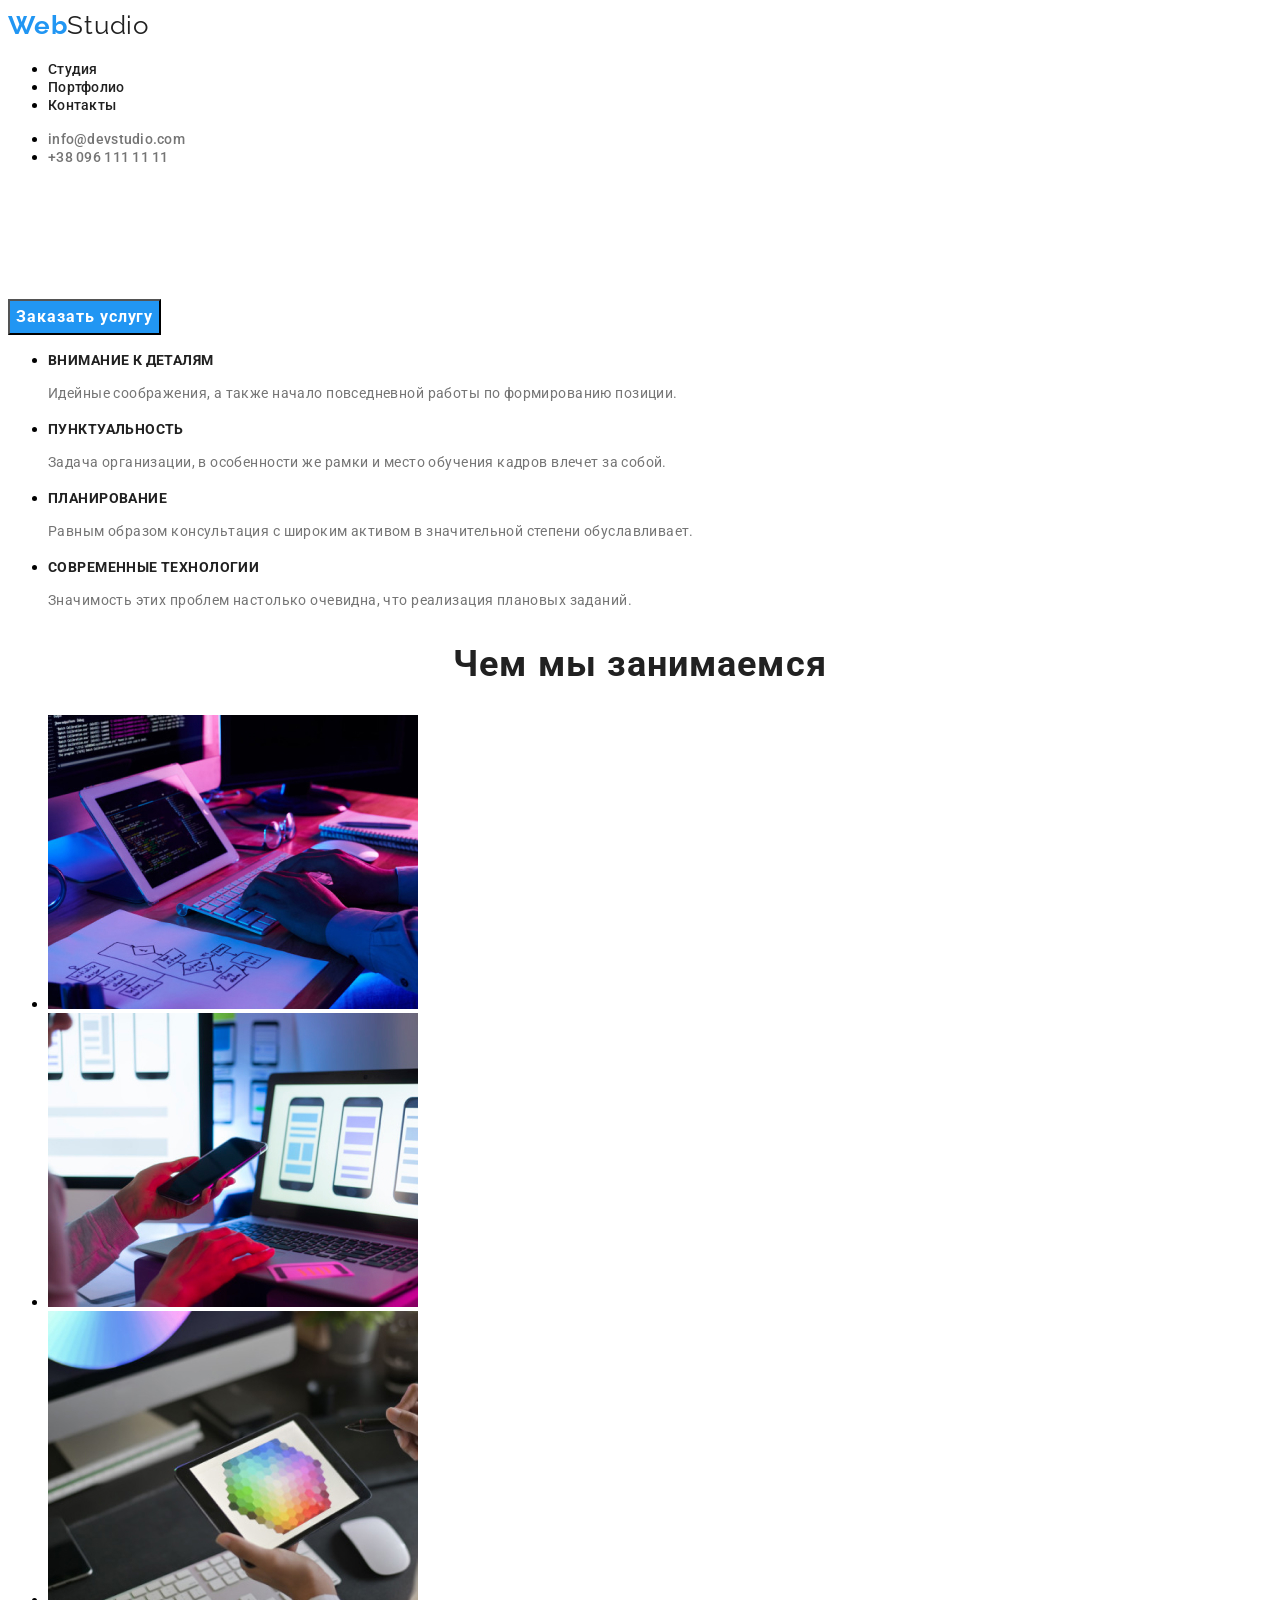
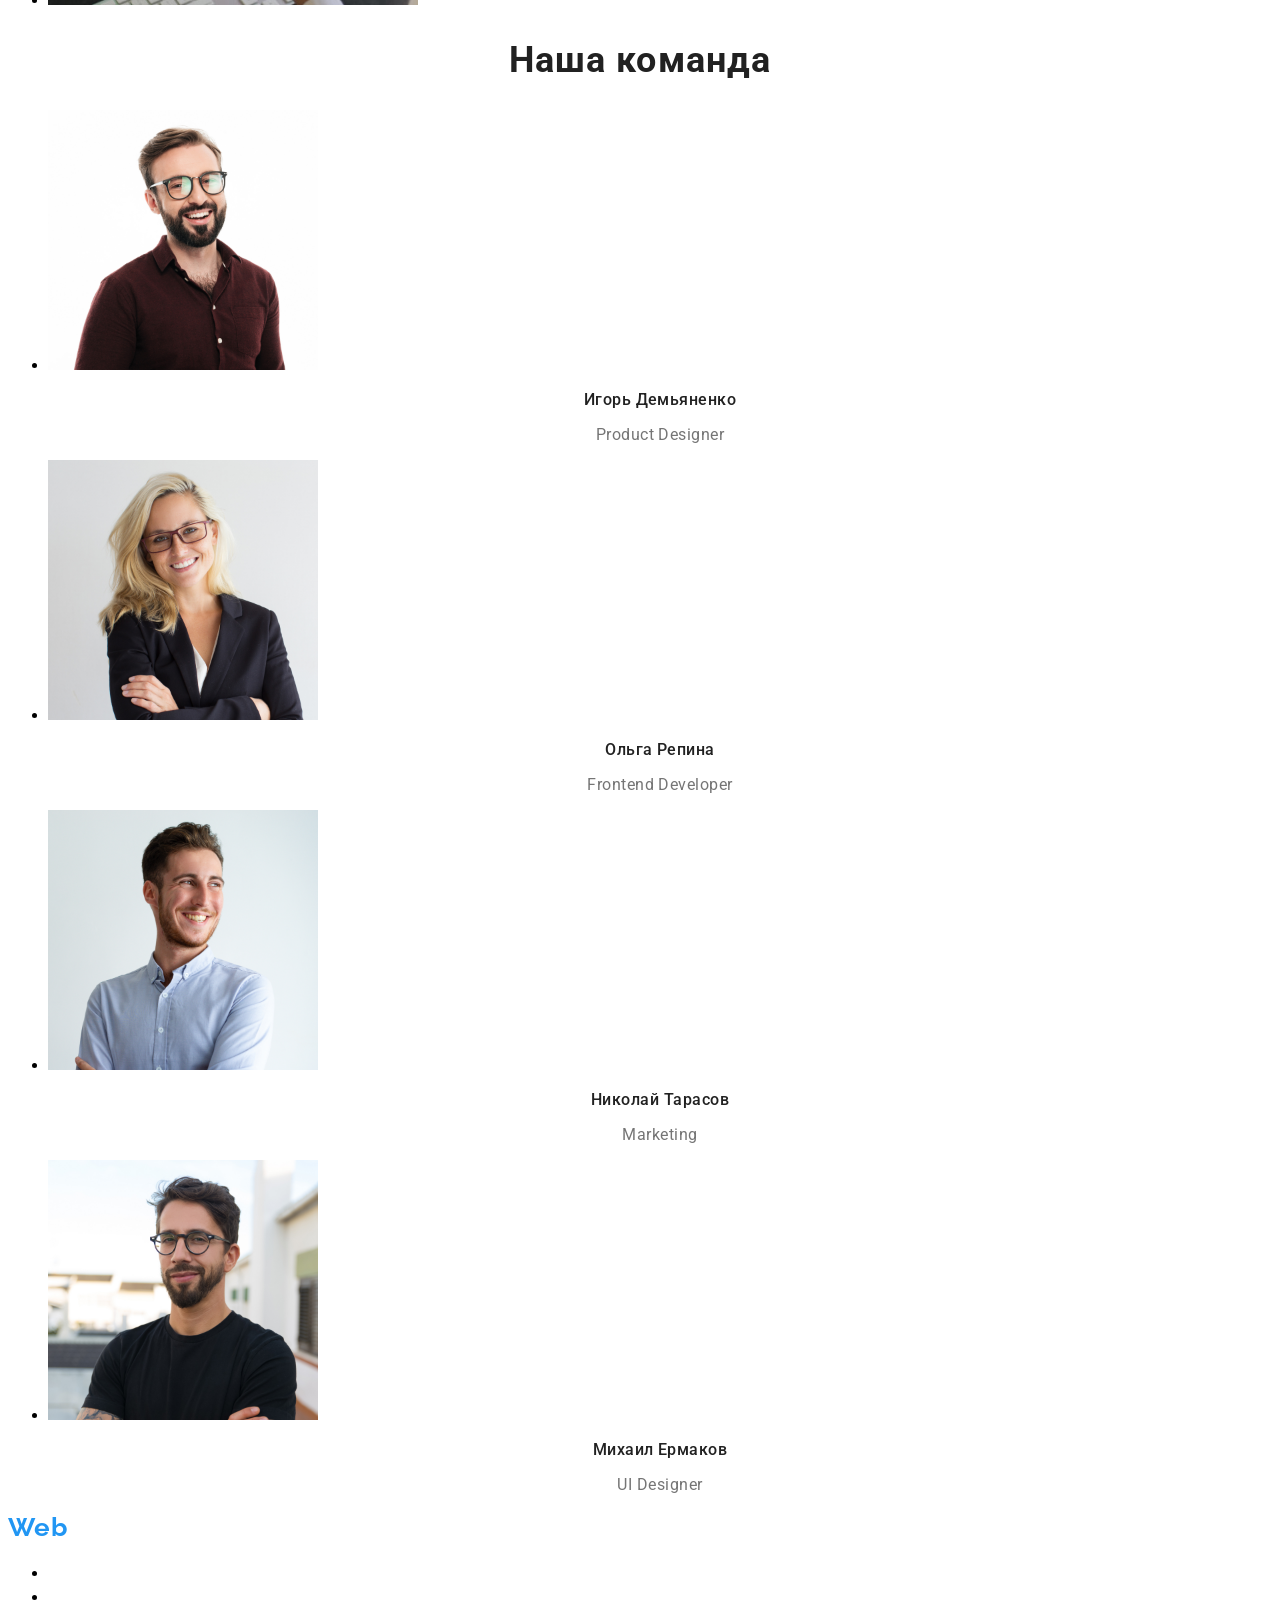
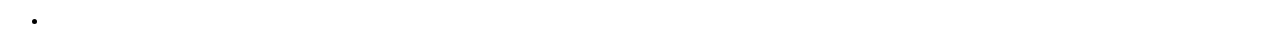
==== index.html @ 8a27538a "правки 2" ====
<!DOCTYPE html>
<html lang="ru">
<head>
    <meta charset="UTF-8">
    <meta name="viewport" content="width=device-width, initial-scale=1.0">
    <title>Web Studio</title>
    <link rel="preconnect" href="https://fonts.gstatic.com">
    <link
        href="https://fonts.googleapis.com/css2?family=Oleo+Script&family=Raleway:wght@700&family=Roboto:wght@400;500;700;900&display=swap"
        rel="stylesheet">
        <link rel="stylesheet" href="/css/styles.css">
</head>
<body>
    <header class="header">
        <a class="header-logo" href="/index.html" lang="en"><span class="header-logo-span-web">Web</span><span class="header-logo-span-studio">Studio</span></a>
        <nav class="navigation">
            <ul class="navigation-list">
                <li class="navigation-list-item"><a class="navigation-list-item-link link-accent" href="/index.html">Студия</a></li>
                <li class="navigation-list-item"><a class="navigation-list-item-link" href="/portfolio.html">Портфолио</a></li>
                <li class="navigation-list-item"><a class="navigation-list-item-link" href="#">Контакты</a></li>
            </ul>
        </nav>
            <ul class="header-contact">
                <li class="header-contact-item"><a class="header-contact-item-link" href="mailto:info@devstudio.com">info@devstudio.com</a></li>
                <li class="header-contact-item"><a class="header-contact-item-link" href="tel:+380961111111">+38 096 111 11 11</a></li>
            </ul>
    </header>
    <main>
        <!-- HERO -->
        <section class="hero">
            <h1 class="hero-title">ЭФФЕКТИВНЫЕ РЕШЕНИЯ ДЛЯ ВАШЕГО БИЗНЕСА</h1>
            <button class="modal-btn" type="button"><span class="modal-btn-text">Заказать услугу</span></button>
        </section>
        <!-- Features -->
        <section class="features">
            <h2 class="visually-hidden">Особенности</h2>
            <ul class="features-list">
                <li class="features-list-item">
                    <h3 class="features-list-item-title">ВНИМАНИЕ К ДЕТАЛЯМ</h3>
                    <p class="features-list-item-text">Идейные соображения, а также
                        начало повседневной работы по
                        формированию позиции.
                    </p>
                </li>
                <li class="features-list-item">
                    <h3 class="features-list-item-title">ПУНКТУАЛЬНОСТЬ</h3>
                    <p class="features-list-item-text">Задача организации, в особенности
                        же рамки и место обучения кадров
                        влечет за собой.
                    </p>
                </li>
                <li class="features-list-item">
                    <h3 class="features-list-item-title">ПЛАНИРОВАНИЕ</h3>
                    <p class="features-list-item-text">Равным образом консультация с
                        широким активом в значительной
                        степени обуславливает.
                    </p>
                </li>
                <li class="features-list-item">
                    <h3 class="features-list-item-title">СОВРЕМЕННЫЕ ТЕХНОЛОГИИ</h3>
                    <p class="features-list-item-text">Значимость этих проблем настолько
                        очевидна, что реализация плановых
                        заданий.
                    </p>
                </li>
            </ul>
        </section>
        <!--ACTIVITIES-->
        <section class="activities">
            <h2 class="activities-title">Чем мы занимаемся</h2>
            <ul class="activities-list">
                <li class="activities-list-item">
                    <img class="activities-list-item-img" src="/images/img.jpg" alt="сотрудник печатает на клавиатуре" width="370" height="294">
                </li>
                <li class="activities-list-item">
                    <img class="activities-list-item-img" src="/images/img-1.jpg" alt="девушка использует смартфон" width="370" height="294">
                </li>
                <li class="activities-list-item">
                    <img class="activities-list-item-img" src="/images/img-2.jpg" alt="сотрудник использует палитру на планшете" width="370" height="294">
                </li>
            </ul>
        </section>
        <!--TEAM-->
        <section class="team">
            <h2 class="team-title">Наша команда</h2>
            <ul class="team-list">
                <li class="team-list-item">
                    <img class="team-list-iteam-img" src="/images/team/img.jpg" alt="фото Игоря Демьяненко" width="270" height="260">
                    <h3 class="team-list-item-title">Игорь Демьяненко</h3>
                    <p class="team-list-item-text" lang="en">Product Designer</p>
                </li>
                <li class="team-list-item">
                    <img class="team-list-iteam-img" src="/images/team/img-1.jpg" alt="фото Ольги Репиной" width="270" height="260">
                    <h3 class="team-list-item-title">Ольга Репина</h3>
                    <p class="team-list-item-text" lang="en">Frontend Developer</p>
                </li>
                <li class="team-list-item">
                    <img class="team-list-iteam-img" src="/images/team/img-2.jpg" alt="фото Николая Тарасова" width="270" height="260">
                    <h3 class="team-list-item-title">Николай Тарасов</h3>
                    <p class="team-list-item-text" lang="en">Marketing</p>
                </li>
                <li class="team-list-item">
                    <img class="team-list-iteam-img" src="/images/team/img-3.jpg" alt="фото Михаила Ермакова" width="270" height="260">
                    <h3 class="team-list-item-title">Михаил Ермаков</h3>
                    <p class="team-list-item-text" lang="en">UI Designer</p>
                </li>
            </ul>
        </section>
    </main>
    <footer class="footer">
        <a class="footer-logo" href="/index.html" lang="en"><span class="footer-logo-span-web">Web</span><span class="footer-logo-span-studio">Studio</span></a>
        <address class="footer-adress">
<ul class="footer-adress-list">
    <li class="footer-adress-list-item">
        <a class="footer-adress-list-item-link-map" href="https://goo.gl/maps/MqSdqKukaZppkvyj8">г. Киев, пр-т Леси Украинки 26</a>
    </li>
    <li class="footer-adress-list-item">
        <a class="footer-adress-list-item-link" href="mailto:info@example.com">info@example.com</a>
    </li>
    <li class="footer-adress-list-item">
        <a class="footer-adress-list-item-link" href="tel:+380991111111">+38 099 111 11 11</a>
    </li>
</ul>
        </address> 
    </footer>
</body>
</html>
---- css/styles.css ----
a {
  text-decoration: none;
}

/*=================HEADER======================*/
.header-logo-span-web {
  font-family: 'Raleway', sans-serif;
  font-style: normal;
  font-weight: 700;
  font-size: 26px;
  line-height: 1, 192;

  letter-spacing: 0.03em;

  color: #2196f3;
}

.header-logo-span-studio {
  font-family: 'Raleway', sans-serif;
  font-style: normal;
  font-weight: 400;
  font-size: 26px;
  line-height: 1.384;

  letter-spacing: 0.03em;

  color: #212121;
}

.navigation-list-item-link {
  font-family: 'Roboto', sans-serif;
  font-style: normal;
  font-weight: 500;
  font-size: 14px;
  line-height: 1.143;
  letter-spacing: 0.02em;

  color: #212121;
}

.navigation-list-item-link:hover,
.navigation-list-item-link:focus {
  color: #2196f3;
}

.header-contact-item-link {
  font-family: 'Roboto', sans-serif;
  font-style: normal;
  font-weight: 500;
  font-size: 14px;
  line-height: 1.143;
  letter-spacing: 0.02em;

  color: #757575;
}

.header-contact-item-link:hover,
.header-contact-item-link:focus {
  color: #2196f3;
}
/*=================HEADER END======================*/

/*=================HERO======================*/

.hero-title {
  font-family: 'Roboto', sans-serif;
  font-style: normal;
  font-weight: 900;
  font-size: 44px;
  line-height: 1.364;

  text-align: center;
  letter-spacing: 0.06em;
  text-transform: uppercase;

  color: #ffffff;
}

.modal-btn {
  background-color: #2196f3;
}

.modal-btn-text {
  font-family: 'Roboto', sans-serif;
  font-style: normal;
  font-weight: 700;
  font-size: 16px;
  line-height: 1.875;

  display: flex;
  align-items: center;
  text-align: center;
  letter-spacing: 0.06em;

  color: #ffffff;
}

/*=================HERO END======================*/

/*=================FEATURES======================*/

.visually-hidden {
  position: absolute;
  width: 1px;
  height: 1px;
  margin: -1px;
  border: 0;
  padding: 0;

  white-space: nowrap;
  clip-path: inset(100%);
  clip: rect(0 0 0 0);
  overflow: hidden;
}

.features-list-item-title {
  font-family: 'Roboto', sans-serif;
  font-style: normal;
  font-weight: 700;
  font-size: 14px;
  line-height: 1.143;
  letter-spacing: 0.03em;
  text-transform: uppercase;

  color: #212121;
}

.features-list-item-text {
  font-family: 'Roboto', sans-serif;
  font-style: normal;
  font-weight: 400;
  font-size: 14px;
  line-height: 1.714;

  letter-spacing: 0.03em;

  color: #757575;
}

/*=================FEATURES END======================*/

/*=================ACTIVITIES======================*/

.activities-title {
  font-family: 'Roboto', sans-serif;
  font-style: normal;
  font-weight: 700;
  font-size: 36px;
  line-height: 1.167;
  text-align: center;
  letter-spacing: 0.03em;

  color: #212121;
}

/*=================ACTIVITIES END======================*/

/*=================TEAM======================*/

.team-title {
  font-family: 'Roboto', sans-serif;
  font-style: normal;
  font-weight: 700;
  font-size: 36px;
  line-height: 1, 167;
  text-align: center;
  letter-spacing: 0.03em;

  color: #212121;
}

.team-list-item-title {
  font-family: 'Roboto', sans-serif;
  font-style: normal;
  font-weight: 500;
  font-size: 16px;
  line-height: 1.188;

  text-align: center;
  letter-spacing: 0.03em;

  color: #212121;
}

.team-list-item-text {
  font-family: 'Roboto', sans-serif;
  font-style: normal;
  font-weight: 400;
  font-size: 16px;
  line-height: 1.188;

  text-align: center;
  letter-spacing: 0.03em;

  color: #757575;
}

/*=================TEAM END======================*/

/*=================FOOTER======================*/

.footer-adress-list-item-link-map {
  font-family: 'Roboto', sans-serif;
  font-style: normal;
  font-weight: 400;
  font-size: 14px;
  line-height: 1.714;

  letter-spacing: 0.03em;

  color: #ffffff;
}

.footer-adress-list-item-link {
  font-family: 'Roboto', sans-serif;
  font-style: normal;
  font-weight: 400;
  font-size: 14px;
  line-height: 1.714;

  letter-spacing: 0.03em;

  color: rgba(255, 255, 255, 0.6);
}

.footer-logo-span-web {
  font-family: 'Raleway', sans-serif;
  font-style: normal;
  font-weight: 700;
  font-size: 26px;
  line-height: 1, 192;

  letter-spacing: 0.03em;

  color: #2196f3;
}

.footer-logo-span-studio {
  font-family: 'Raleway', sans-serif;
  font-style: normal;
  font-weight: 400;
  font-size: 26px;
  line-height: 1.384;

  letter-spacing: 0.03em;

  color: white;
}

/*=================FOOTER END======================*/

/*=================PORTFOLIO======================*/
.projecs-list-item-title {
  font-family: 'Roboto', sans-serif;
  font-style: normal;
  font-weight: 700;
  font-size: 18px;
  line-height: 2;

  letter-spacing: 0.06em;

  color: #212121;
}

.projecs-list-item-text {
  font-family: 'Roboto', sans-serif;
  font-style: normal;
  font-weight: 400;
  font-size: 16px;
  line-height: 1.875;

  letter-spacing: 0.03em;

  color: #757575;
}

.portfolio-filters-list-item-button {
  font-family: 'Roboto', sans-serif;
  font-style: normal;
  font-weight: 500;
  font-size: 16px;
  line-height: 1.625;

  text-align: center;
  letter-spacing: 0.03em;

  color: #212121;
}

.portfolio-filters-list-item-button:hover,
.portfolio-filters-list-item-button:focus {
  color: #ffffff;
  background-color: #2196f3;
}

/*=================PORTFOLIO END======================*/
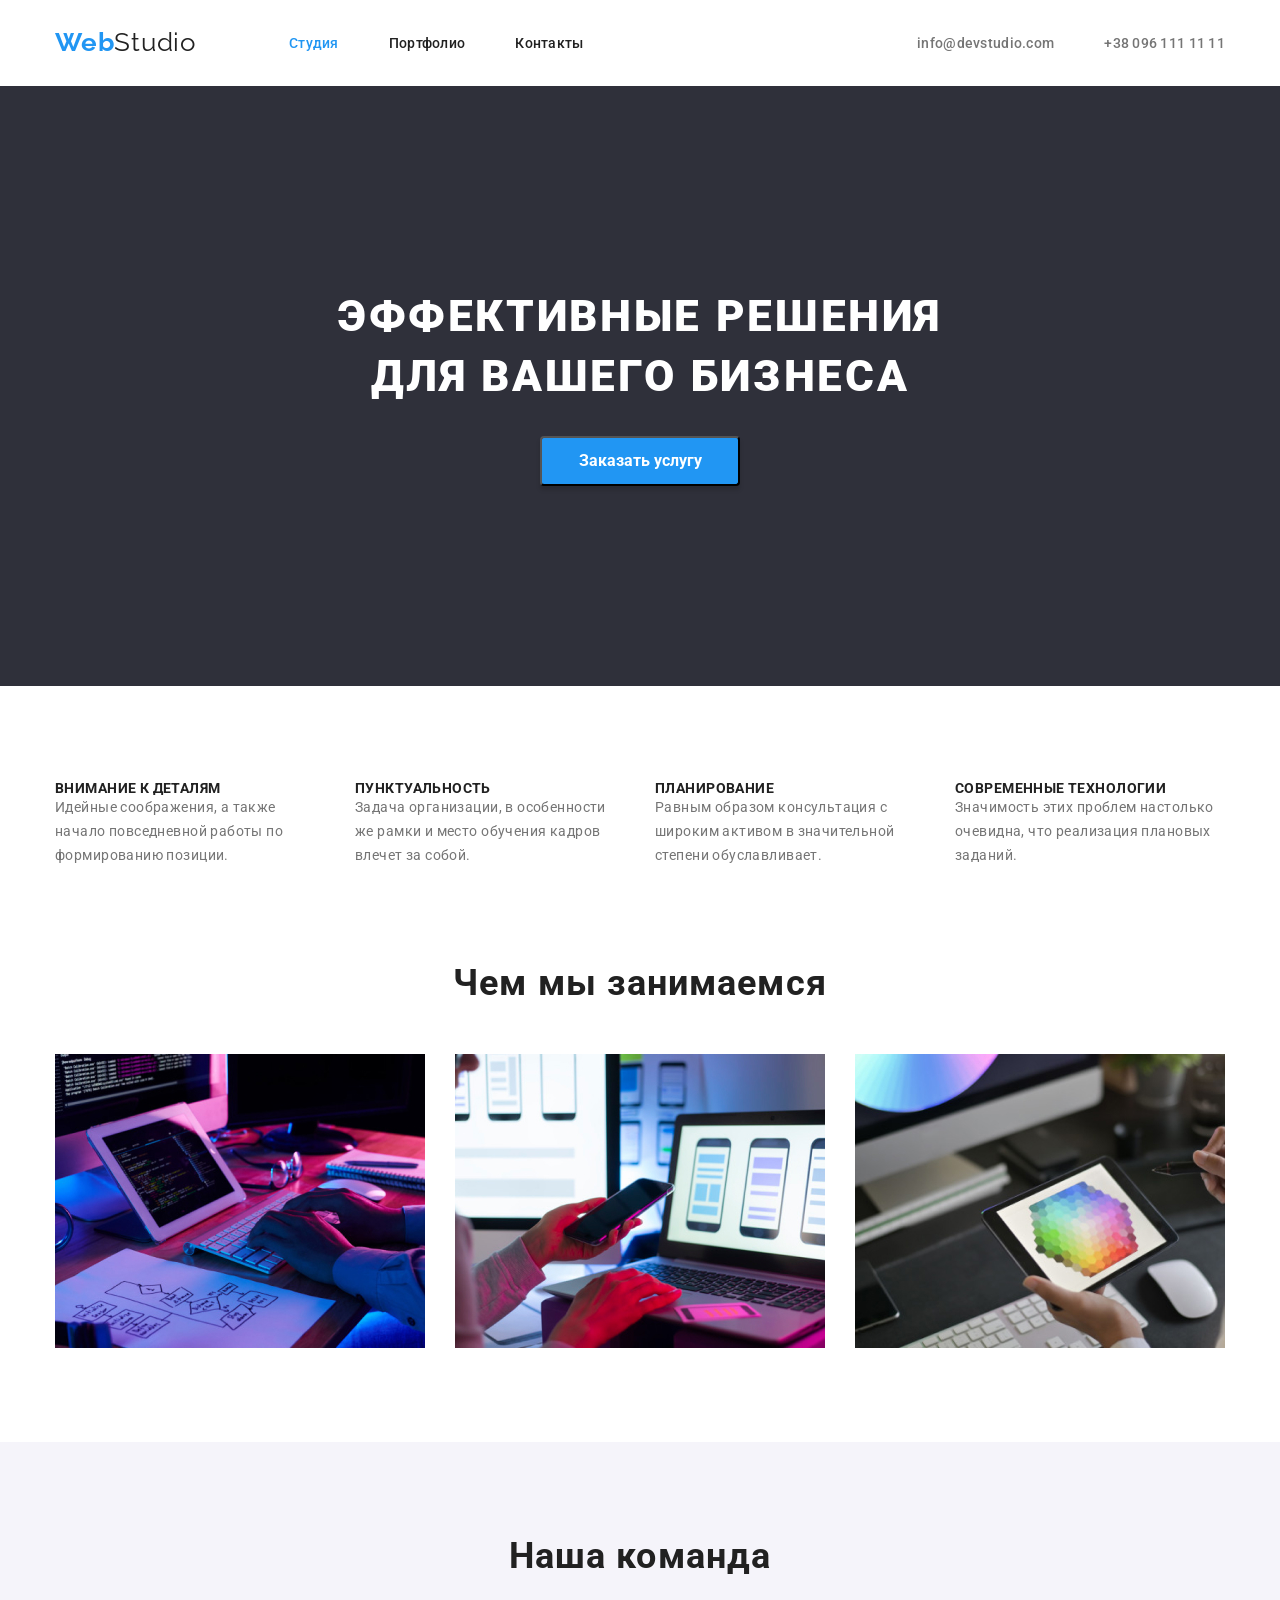
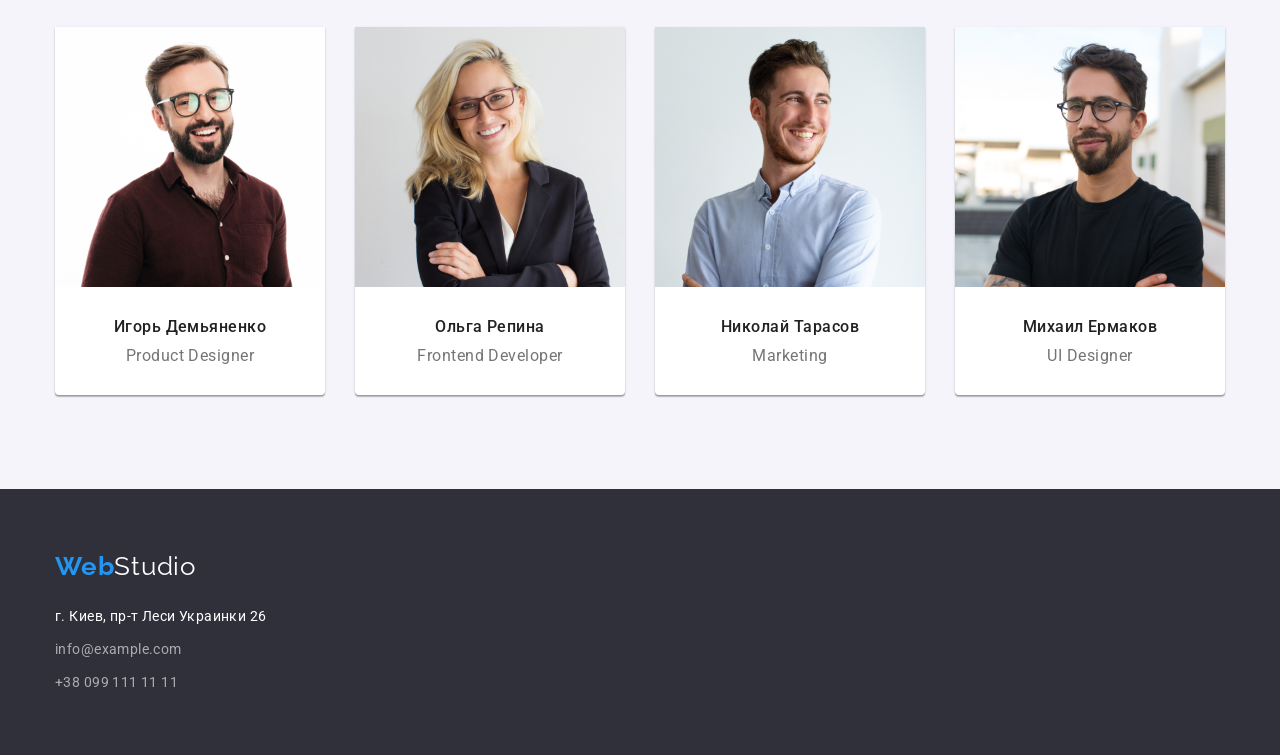
==== commit 800af9f2: "hm 3 2" ====
--- a/index.html
+++ b/index.html
@@ -4,6 +4,7 @@
     <meta charset="UTF-8">
     <meta name="viewport" content="width=device-width, initial-scale=1.0">
     <title>Web Studio</title>
+    <link rel="stylesheet" href="https://cdnjs.cloudflare.com/ajax/libs/modern-normalize/1.0.0/modern-normalize.min.css" />
     <link rel="preconnect" href="https://fonts.gstatic.com">
     <link
         href="https://fonts.googleapis.com/css2?family=Oleo+Script&family=Raleway:wght@700&family=Roboto:wght@400;500;700;900&display=swap"
@@ -12,116 +13,147 @@
 </head>
 <body>
     <header class="header">
-        <a class="header-logo" href="/index.html" lang="en"><span class="header-logo-span-web">Web</span><span class="header-logo-span-studio">Studio</span></a>
-        <nav class="navigation">
-            <ul class="navigation-list">
-                <li class="navigation-list-item"><a class="navigation-list-item-link link-accent" href="/index.html">Студия</a></li>
-                <li class="navigation-list-item"><a class="navigation-list-item-link" href="/portfolio.html">Портфолио</a></li>
-                <li class="navigation-list-item"><a class="navigation-list-item-link" href="#">Контакты</a></li>
+       <div class="container">
+            <a class="header-logo" href="/index.html" lang="en"><span class="header-logo-span-web">Web</span><span
+                    class="header-logo-span-studio">Studio</span></a>
+            <nav class="navigation">
+                <ul class="navigation-list">
+                    <li class="navigation-list-item"><a class="navigation-list-item-link link-accent" href="/index.html">Студия</a></li>
+                    <li class="navigation-list-item"><a class="navigation-list-item-link" href="/portfolio.html">Портфолио</a></li>
+                    <li class="navigation-list-item"><a class="navigation-list-item-link" href="#">Контакты</a></li>
+                </ul>
+            </nav>
+            <ul class="header-contact">
+                <li class="header-contact-item"><a class="header-contact-item-link"
+                        href="mailto:info@devstudio.com">info@devstudio.com</a></li>
+                <li class="header-contact-item"><a class="header-contact-item-link" href="tel:+380961111111">+38 096 111 11 11</a>
+                </li>
             </ul>
-        </nav>
-            <ul class="header-contact">
-                <li class="header-contact-item"><a class="header-contact-item-link" href="mailto:info@devstudio.com">info@devstudio.com</a></li>
-                <li class="header-contact-item"><a class="header-contact-item-link" href="tel:+380961111111">+38 096 111 11 11</a></li>
-            </ul>
+       </div>
     </header>
     <main>
         <!-- HERO -->
         <section class="hero">
-            <h1 class="hero-title">ЭФФЕКТИВНЫЕ РЕШЕНИЯ ДЛЯ ВАШЕГО БИЗНЕСА</h1>
-            <button class="modal-btn" type="button"><span class="modal-btn-text">Заказать услугу</span></button>
+            <div class="container">
+                <h1 class="hero-title">ЭФФЕКТИВНЫЕ РЕШЕНИЯ <br> ДЛЯ ВАШЕГО БИЗНЕСА</h1>
+                <button class="modal-btn" type="button"><span class="modal-btn-text">Заказать услугу</span></button>
+            </div>
         </section>
         <!-- Features -->
         <section class="features">
-            <h2 class="visually-hidden">Особенности</h2>
-            <ul class="features-list">
-                <li class="features-list-item">
-                    <h3 class="features-list-item-title">ВНИМАНИЕ К ДЕТАЛЯМ</h3>
-                    <p class="features-list-item-text">Идейные соображения, а также
-                        начало повседневной работы по
-                        формированию позиции.
-                    </p>
-                </li>
-                <li class="features-list-item">
-                    <h3 class="features-list-item-title">ПУНКТУАЛЬНОСТЬ</h3>
-                    <p class="features-list-item-text">Задача организации, в особенности
-                        же рамки и место обучения кадров
-                        влечет за собой.
-                    </p>
-                </li>
-                <li class="features-list-item">
-                    <h3 class="features-list-item-title">ПЛАНИРОВАНИЕ</h3>
-                    <p class="features-list-item-text">Равным образом консультация с
-                        широким активом в значительной
-                        степени обуславливает.
-                    </p>
-                </li>
-                <li class="features-list-item">
-                    <h3 class="features-list-item-title">СОВРЕМЕННЫЕ ТЕХНОЛОГИИ</h3>
-                    <p class="features-list-item-text">Значимость этих проблем настолько
-                        очевидна, что реализация плановых
-                        заданий.
-                    </p>
-                </li>
-            </ul>
+            <div class="container">
+                <h2 class="visually-hidden">Особенности</h2>
+                <ul class="features-list">
+                    <li class="features-list-item">
+                        <h3 class="features-list-item-title">ВНИМАНИЕ К ДЕТАЛЯМ</h3>
+                        <p class="features-list-item-text">Идейные соображения, а также <br>
+                            начало повседневной работы по <br>
+                            формированию позиции.
+                        </p>
+                    </li>
+                    <li class="features-list-item">
+                        <h3 class="features-list-item-title">ПУНКТУАЛЬНОСТЬ</h3>
+                        <p class="features-list-item-text">Задача организации, в особенности <br>
+                            же рамки и место обучения кадров <br>
+                            влечет за собой.
+                        </p>
+                    </li>
+                    <li class="features-list-item">
+                        <h3 class="features-list-item-title">ПЛАНИРОВАНИЕ</h3>
+                        <p class="features-list-item-text">Равным образом консультация с <br>
+                            широким активом в значительной <br>
+                            степени обуславливает.
+                        </p>
+                    </li>
+                    <li class="features-list-item">
+                        <h3 class="features-list-item-title">СОВРЕМЕННЫЕ ТЕХНОЛОГИИ</h3>
+                        <p class="features-list-item-text">Значимость этих проблем настолько <br>
+                            очевидна, что реализация плановых <br>
+                            заданий.
+                        </p>
+                    </li>
+                </ul>
+            </div>
         </section>
         <!--ACTIVITIES-->
         <section class="activities">
-            <h2 class="activities-title">Чем мы занимаемся</h2>
-            <ul class="activities-list">
-                <li class="activities-list-item">
-                    <img class="activities-list-item-img" src="/images/img.jpg" alt="сотрудник печатает на клавиатуре" width="370" height="294">
-                </li>
-                <li class="activities-list-item">
-                    <img class="activities-list-item-img" src="/images/img-1.jpg" alt="девушка использует смартфон" width="370" height="294">
-                </li>
-                <li class="activities-list-item">
-                    <img class="activities-list-item-img" src="/images/img-2.jpg" alt="сотрудник использует палитру на планшете" width="370" height="294">
-                </li>
-            </ul>
+            <div class="container">
+                <h2 class="activities-title">Чем мы занимаемся</h2>
+                <ul class="activities-list">
+                    <li class="activities-list-item">
+                        <img class="activities-list-item-img" src="/images/img.jpg" alt="сотрудник печатает на клавиатуре" width="370"
+                            height="294">
+                    </li>
+                    <li class="activities-list-item">
+                        <img class="activities-list-item-img" src="/images/img-1.jpg" alt="девушка использует смартфон" width="370"
+                            height="294">
+                    </li>
+                    <li class="activities-list-item">
+                        <img class="activities-list-item-img" src="/images/img-2.jpg" alt="сотрудник использует палитру на планшете"
+                            width="370" height="294">
+                    </li>
+                </ul>
+            </div>
         </section>
         <!--TEAM-->
         <section class="team">
-            <h2 class="team-title">Наша команда</h2>
-            <ul class="team-list">
-                <li class="team-list-item">
-                    <img class="team-list-iteam-img" src="/images/team/img.jpg" alt="фото Игоря Демьяненко" width="270" height="260">
-                    <h3 class="team-list-item-title">Игорь Демьяненко</h3>
-                    <p class="team-list-item-text" lang="en">Product Designer</p>
-                </li>
-                <li class="team-list-item">
-                    <img class="team-list-iteam-img" src="/images/team/img-1.jpg" alt="фото Ольги Репиной" width="270" height="260">
-                    <h3 class="team-list-item-title">Ольга Репина</h3>
-                    <p class="team-list-item-text" lang="en">Frontend Developer</p>
-                </li>
-                <li class="team-list-item">
-                    <img class="team-list-iteam-img" src="/images/team/img-2.jpg" alt="фото Николая Тарасова" width="270" height="260">
-                    <h3 class="team-list-item-title">Николай Тарасов</h3>
-                    <p class="team-list-item-text" lang="en">Marketing</p>
-                </li>
-                <li class="team-list-item">
-                    <img class="team-list-iteam-img" src="/images/team/img-3.jpg" alt="фото Михаила Ермакова" width="270" height="260">
-                    <h3 class="team-list-item-title">Михаил Ермаков</h3>
-                    <p class="team-list-item-text" lang="en">UI Designer</p>
-                </li>
-            </ul>
+            <div class="container">
+                <h2 class="team-title">Наша команда</h2>
+                <ul class="team-list">
+                    <li class="team-list-item">
+                        <img class="team-list-iteam-img" src="/images/team/img.jpg" alt="фото Игоря Демьяненко" width="270"
+                            height="260">
+                            
+                        <h3 class="team-list-item-title">Игорь Демьяненко</h3>
+                        <p class="team-list-item-text" lang="en">Product Designer</p>
+                        
+                    </li>
+                    <li class="team-list-item">
+                        <img class="team-list-iteam-img" src="/images/team/img-1.jpg" alt="фото Ольги Репиной" width="270" height="260">
+                     
+                        <h3 class="team-list-item-title">Ольга Репина</h3>
+                        <p class="team-list-item-text" lang="en">Frontend Developer</p>
+                      
+                    </li>
+                    <li class="team-list-item">
+                        <img class="team-list-iteam-img" src="/images/team/img-2.jpg" alt="фото Николая Тарасова" width="270"
+                            height="260">
+                        
+                        <h3 class="team-list-item-title">Николай Тарасов</h3>
+                        <p class="team-list-item-text" lang="en">Marketing</p>
+                       
+                    </li>
+                    <li class="team-list-item">
+                        <img class="team-list-iteam-img" src="/images/team/img-3.jpg" alt="фото Михаила Ермакова" width="270"
+                            height="260">
+                            
+                        <h3 class="team-list-item-title">Михаил Ермаков</h3>
+                        <p class="team-list-item-text" lang="en">UI Designer</p>
+                        
+                    </li>
+                </ul>
+            </div>
         </section>
     </main>
     <footer class="footer">
-        <a class="footer-logo" href="/index.html" lang="en"><span class="footer-logo-span-web">Web</span><span class="footer-logo-span-studio">Studio</span></a>
-        <address class="footer-adress">
-<ul class="footer-adress-list">
-    <li class="footer-adress-list-item">
-        <a class="footer-adress-list-item-link-map" href="https://goo.gl/maps/MqSdqKukaZppkvyj8">г. Киев, пр-т Леси Украинки 26</a>
-    </li>
-    <li class="footer-adress-list-item">
-        <a class="footer-adress-list-item-link" href="mailto:info@example.com">info@example.com</a>
-    </li>
-    <li class="footer-adress-list-item">
-        <a class="footer-adress-list-item-link" href="tel:+380991111111">+38 099 111 11 11</a>
-    </li>
-</ul>
-        </address> 
+        <div class="container">
+            <a class="footer-logo" href="/index.html" lang="en"><span class="footer-logo-span-web">Web</span><span
+                    class="footer-logo-span-studio">Studio</span></a>
+            <address class="footer-adress">
+                <ul class="footer-adress-list">
+                    <li class="footer-adress-list-item">
+                        <a class="footer-adress-list-item-link-map" href="https://goo.gl/maps/MqSdqKukaZppkvyj8">г. Киев, пр-т Леси
+                            Украинки 26</a>
+                    </li>
+                    <li class="footer-adress-list-item">
+                        <a class="footer-adress-list-item-link" href="mailto:info@example.com">info@example.com</a>
+                    </li>
+                    <li class="footer-adress-list-item">
+                        <a class="footer-adress-list-item-link" href="tel:+380991111111">+38 099 111 11 11</a>
+                    </li>
+                </ul>
+            </address>
+  </div> 
     </footer>
 </body>
 </html>
--- a/css/styles.css
+++ b/css/styles.css
@@ -2,7 +2,77 @@
   text-decoration: none;
 }
 
+ul,
+ol {
+  list-style: none;
+  margin: 0;
+  padding: 0;
+}
+
+h1,
+h2,
+h3,
+h4,
+h5,
+h6 {
+  margin: 0;
+}
+
+p {
+  margin: 0;
+}
+
+img {
+  display: block;
+}
+
+.container {
+  width: 1200px;
+  padding: 0 15px;
+  margin: 0 auto;
+}
+
 /*=================HEADER======================*/
+
+.header {
+  padding-top: 25px;
+  padding-bottom: 25px;
+}
+
+.header .container {
+  display: flex;
+  align-items: center;
+}
+
+.navigation {
+  display: flex;
+  align-items: center;
+}
+
+.navigation-list {
+  display: flex;
+}
+
+.navigation-list-item:not(:last-child) {
+  margin-right: 50px;
+}
+
+.header-contact {
+  display: flex;
+}
+
+.header-logo {
+  margin-right: 93px;
+}
+
+.header-contact {
+  margin-left: auto;
+}
+
+.header-contact-item:not(:last-child) {
+  margin-right: 50px;
+}
+
 .header-logo-span-web {
   font-family: 'Raleway', sans-serif;
   font-style: normal;
@@ -34,12 +104,20 @@
   font-size: 14px;
   line-height: 1.143;
   letter-spacing: 0.02em;
-
-  color: #212121;
+  cursor: pointer;
+  color: #212121;
+}
+
+.link-accent {
+  color: #2196f3;
 }
 
 .navigation-list-item-link:hover,
 .navigation-list-item-link:focus {
+  color: #2196f3;
+}
+
+.navigation-list-item-link:active {
   color: #2196f3;
 }
 
@@ -50,6 +128,7 @@
   font-size: 14px;
   line-height: 1.143;
   letter-spacing: 0.02em;
+  cursor: pointer;
 
   color: #757575;
 }
@@ -62,6 +141,18 @@
 
 /*=================HERO======================*/
 
+.hero {
+  padding-top: 200px;
+  padding-bottom: 200px;
+  height: 600px;
+
+  background-color: #2f303a;
+}
+
+.hero .container {
+  display: block;
+}
+
 .hero-title {
   font-family: 'Roboto', sans-serif;
   font-style: normal;
@@ -77,7 +168,15 @@
 }
 
 .modal-btn {
-  background-color: #2196f3;
+  min-width: 200px;
+  height: 50px;
+  margin-left: 485px;
+  margin-right: 485px;
+  margin-top: 30px;
+  background: #2196f3;
+  border-radius: 4px;
+  box-shadow: 0px 4px 4px rgba(0, 0, 0, 0.15);
+  cursor: pointer;
 }
 
 .modal-btn-text {
@@ -87,17 +186,34 @@
   font-size: 16px;
   line-height: 1.875;
 
+  color: #ffffff;
+}
+
+/*=================HERO END======================*/
+
+/*=================FEATURES======================*/
+
+.features {
+  padding-top: 94px;
+  padding-bottom: 94px;
+}
+
+.features .container {
   display: flex;
   align-items: center;
-  text-align: center;
-  letter-spacing: 0.06em;
-
-  color: #ffffff;
-}
-
-/*=================HERO END======================*/
-
-/*=================FEATURES======================*/
+}
+
+.features-list {
+  display: flex;
+}
+
+.features-list-item {
+  min-width: 270px;
+}
+
+.features-list-item:not(:last-child) {
+  margin-right: 30px;
+}
 
 .visually-hidden {
   position: absolute;
@@ -141,6 +257,10 @@
 
 /*=================ACTIVITIES======================*/
 
+.activities {
+  padding-bottom: 94px;
+}
+
 .activities-title {
   font-family: 'Roboto', sans-serif;
   font-style: normal;
@@ -153,9 +273,50 @@
   color: #212121;
 }
 
+.activities-list {
+  display: flex;
+  margin-top: 50px;
+}
+
+.activities-list-item:not(:last-child) {
+  margin-right: 30px;
+}
+
 /*=================ACTIVITIES END======================*/
 
 /*=================TEAM======================*/
+
+.team {
+  padding-top: 94px;
+  padding-bottom: 94px;
+  background-color: #f5f4fa;
+}
+
+.team-list {
+  display: flex;
+  margin-top: 50px;
+}
+
+.team-list-item-title {
+  margin-top: 30px;
+  margin-bottom: 10px;
+}
+
+.team-list-item-text {
+  margin-bottom: 30px;
+}
+
+.team-list-item:not(:last-child) {
+  margin-right: 30px;
+}
+
+.team-list-item {
+  background-color: #ffffff;
+  min-width: 270px;
+  border-radius: 0px 0px 4px 4px;
+  box-shadow: 0px 1px 3px rgba(0, 0, 0, 0.12), 0px 1px 1px rgba(0, 0, 0, 0.14),
+    0px 2px 1px rgba(0, 0, 0, 0.2);
+}
 
 .team-title {
   font-family: 'Roboto', sans-serif;
@@ -199,6 +360,24 @@
 
 /*=================FOOTER======================*/
 
+.footer {
+  background-color: #2f303a;
+  padding-top: 60px;
+  padding-bottom: 60px;
+}
+
+.footer .container {
+  display: block;
+}
+
+.footer-adress {
+  margin-top: 20px;
+}
+
+.footer-adress-list-item:not(:last-child) {
+  margin-bottom: 9px;
+}
+
 .footer-adress-list-item-link-map {
   font-family: 'Roboto', sans-serif;
   font-style: normal;
@@ -250,6 +429,38 @@
 /*=================FOOTER END======================*/
 
 /*=================PORTFOLIO======================*/
+
+.portfolio-menu {
+  padding-top: 94px;
+  padding-bottom: 94px;
+}
+
+.portfolio-filters-list {
+  display: flex;
+  justify-content: center;
+  margin-bottom: 50px;
+}
+
+.portfolio-filters-list-item:not(:last-child) {
+  margin-right: 8px;
+}
+
+.projects-list {
+  display: flex;
+  flex-wrap: wrap;
+  margin-left: -27px;
+  margin-top: -27px;
+}
+
+.projecs-list-item {
+  margin-left: 27px;
+  margin-top: 27px;
+  background: #ffffff;
+  box-sizing: border-box;
+  border: 1px solid #eeeeee;
+  flex-basis: calc(100% / 3 - 27px);
+}
+
 .projecs-list-item-title {
   font-family: 'Roboto', sans-serif;
   font-style: normal;
@@ -258,7 +469,10 @@
   line-height: 2;
 
   letter-spacing: 0.06em;
-
+  margin-left: 24px;
+  margin-right: 24px;
+  margin-top: 20px;
+  margin-bottom: 4px;
   color: #212121;
 }
 
@@ -268,7 +482,9 @@
   font-weight: 400;
   font-size: 16px;
   line-height: 1.875;
-
+  margin-left: 24px;
+  margin-right: 24px;
+  margin-bottom: 20px;
   letter-spacing: 0.03em;
 
   color: #757575;
@@ -283,8 +499,11 @@
 
   text-align: center;
   letter-spacing: 0.03em;
-
-  color: #212121;
+  cursor: pointer;
+
+  color: #212121;
+  border-radius: 4px;
+  padding: 6px 22px 6px 22px;
 }
 
 .portfolio-filters-list-item-button:hover,
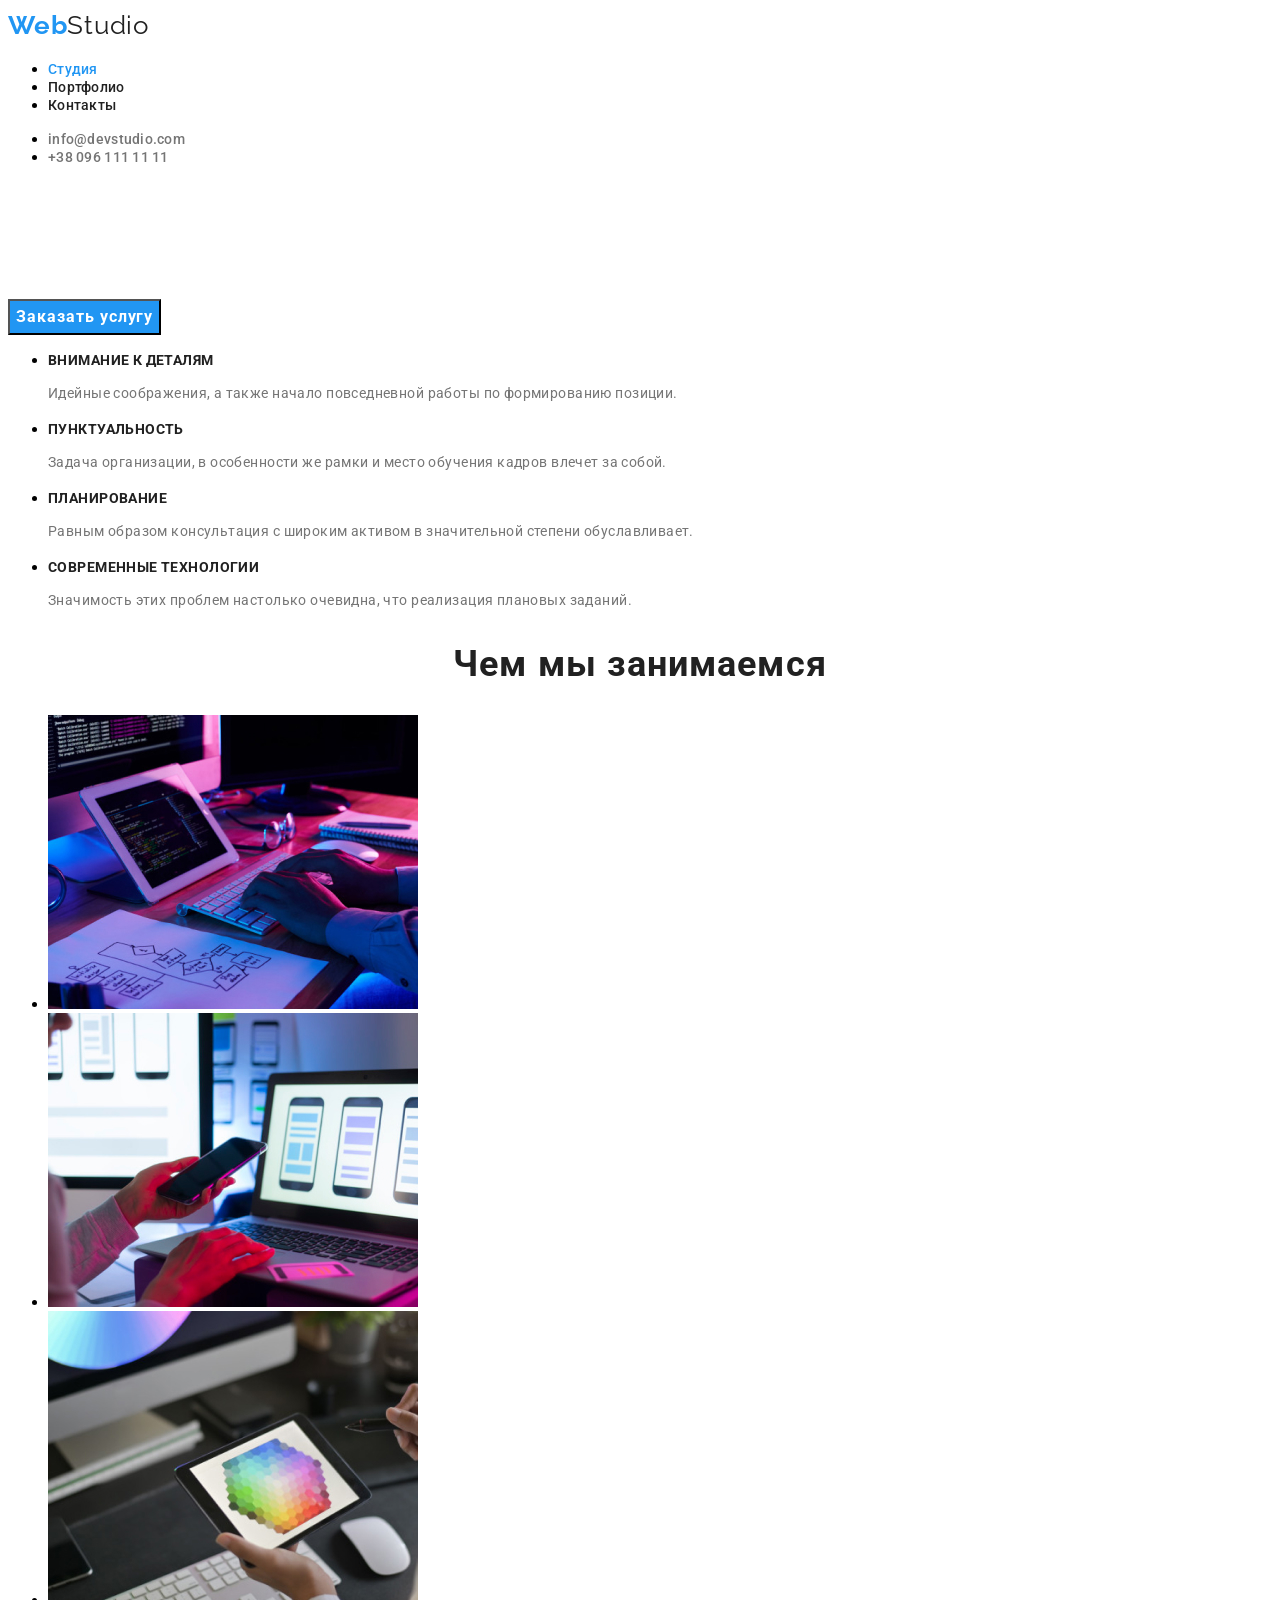
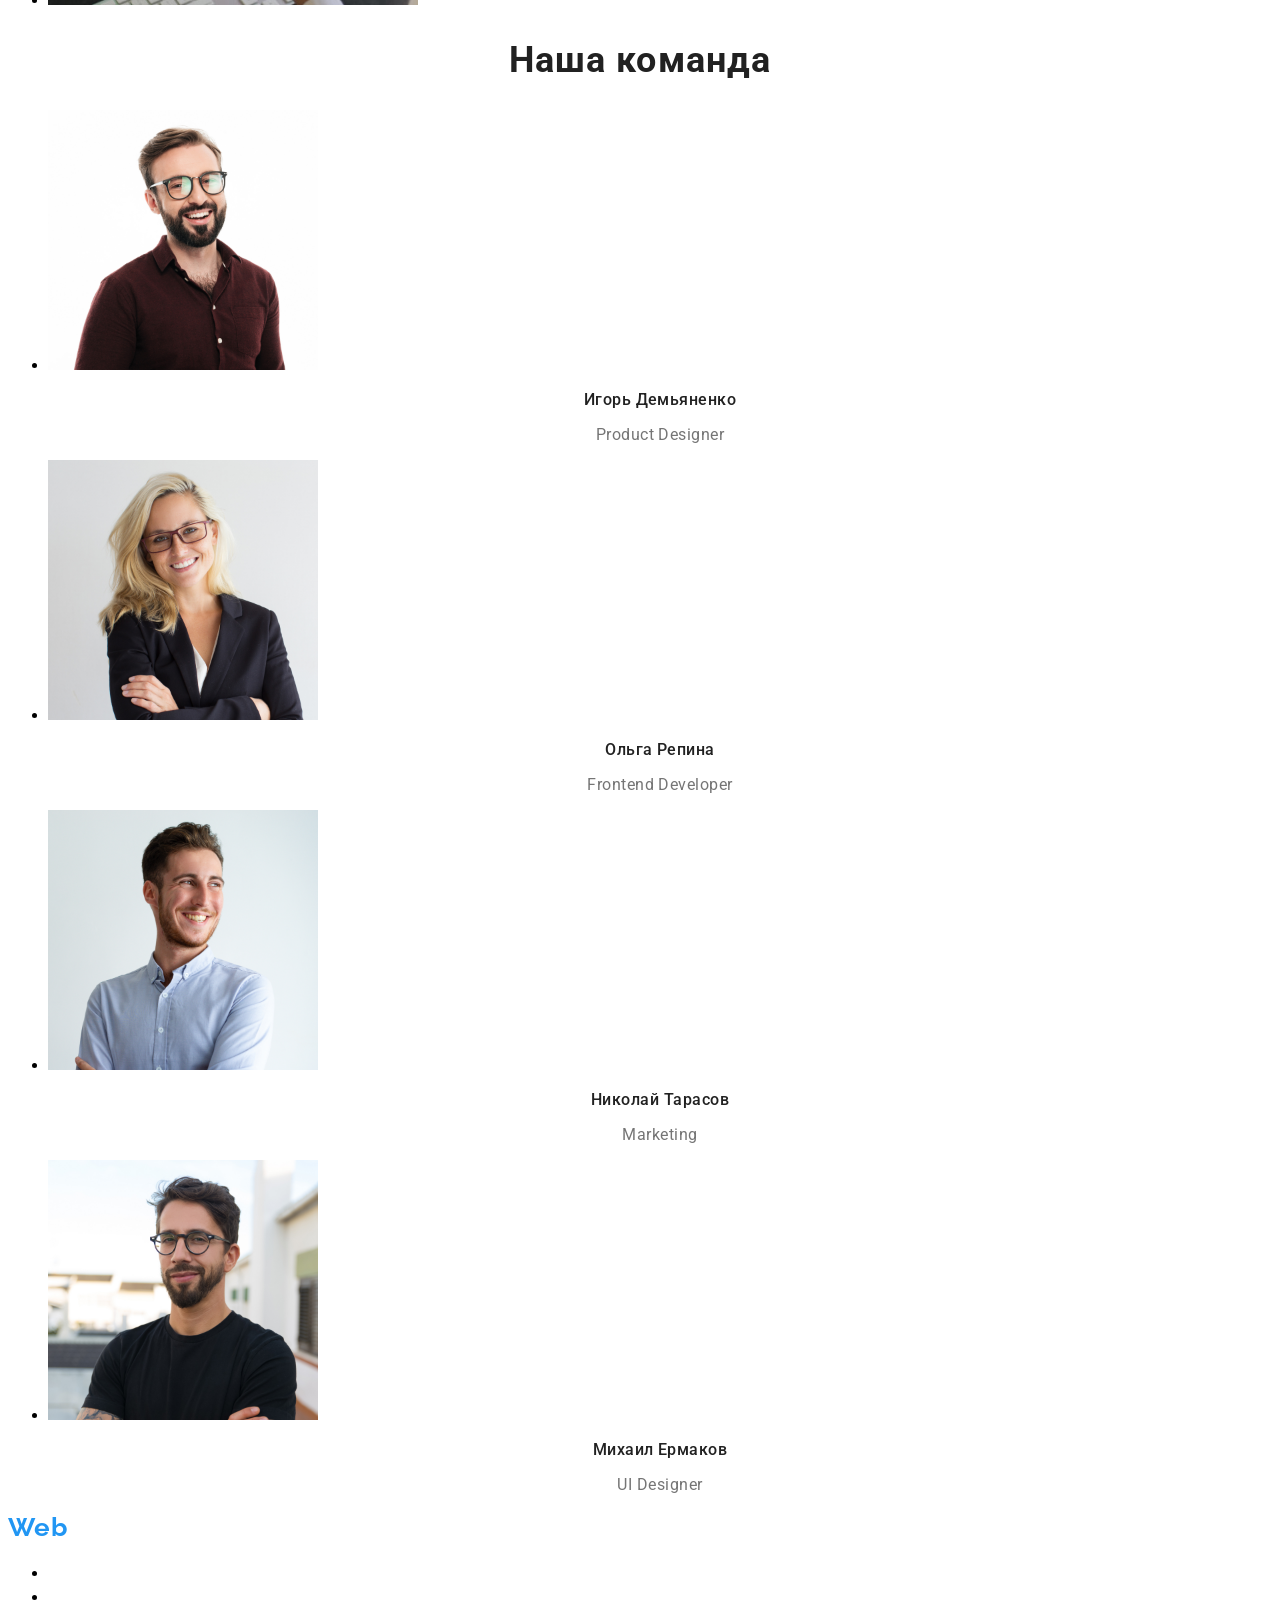
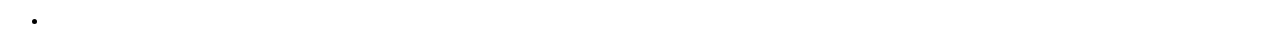
==== commit 05900f57: "b" ====
--- a/index.html
+++ b/index.html
@@ -4,7 +4,6 @@
     <meta charset="UTF-8">
     <meta name="viewport" content="width=device-width, initial-scale=1.0">
     <title>Web Studio</title>
-    <link rel="stylesheet" href="https://cdnjs.cloudflare.com/ajax/libs/modern-normalize/1.0.0/modern-normalize.min.css" />
     <link rel="preconnect" href="https://fonts.gstatic.com">
     <link
         href="https://fonts.googleapis.com/css2?family=Oleo+Script&family=Raleway:wght@700&family=Roboto:wght@400;500;700;900&display=swap"
@@ -13,147 +12,116 @@
 </head>
 <body>
     <header class="header">
-       <div class="container">
-            <a class="header-logo" href="/index.html" lang="en"><span class="header-logo-span-web">Web</span><span
-                    class="header-logo-span-studio">Studio</span></a>
-            <nav class="navigation">
-                <ul class="navigation-list">
-                    <li class="navigation-list-item"><a class="navigation-list-item-link link-accent" href="/index.html">Студия</a></li>
-                    <li class="navigation-list-item"><a class="navigation-list-item-link" href="/portfolio.html">Портфолио</a></li>
-                    <li class="navigation-list-item"><a class="navigation-list-item-link" href="#">Контакты</a></li>
-                </ul>
-            </nav>
+        <a class="header-logo" href="/index.html" lang="en"><span class="header-logo-span-web">Web</span><span class="header-logo-span-studio">Studio</span></a>
+        <nav class="navigation">
+            <ul class="navigation-list">
+                <li class="navigation-list-item"><a class="navigation-list-item-link link-accent" href="/index.html">Студия</a></li>
+                <li class="navigation-list-item"><a class="navigation-list-item-link" href="/portfolio.html">Портфолио</a></li>
+                <li class="navigation-list-item"><a class="navigation-list-item-link" href="#">Контакты</a></li>
+            </ul>
+        </nav>
             <ul class="header-contact">
-                <li class="header-contact-item"><a class="header-contact-item-link"
-                        href="mailto:info@devstudio.com">info@devstudio.com</a></li>
-                <li class="header-contact-item"><a class="header-contact-item-link" href="tel:+380961111111">+38 096 111 11 11</a>
-                </li>
+                <li class="header-contact-item"><a class="header-contact-item-link" href="mailto:info@devstudio.com">info@devstudio.com</a></li>
+                <li class="header-contact-item"><a class="header-contact-item-link" href="tel:+380961111111">+38 096 111 11 11</a></li>
             </ul>
-       </div>
     </header>
     <main>
         <!-- HERO -->
         <section class="hero">
-            <div class="container">
-                <h1 class="hero-title">ЭФФЕКТИВНЫЕ РЕШЕНИЯ <br> ДЛЯ ВАШЕГО БИЗНЕСА</h1>
-                <button class="modal-btn" type="button"><span class="modal-btn-text">Заказать услугу</span></button>
-            </div>
+            <h1 class="hero-title">ЭФФЕКТИВНЫЕ РЕШЕНИЯ ДЛЯ ВАШЕГО БИЗНЕСА</h1>
+            <button class="modal-btn" type="button"><span class="modal-btn-text">Заказать услугу</span></button>
         </section>
         <!-- Features -->
         <section class="features">
-            <div class="container">
-                <h2 class="visually-hidden">Особенности</h2>
-                <ul class="features-list">
-                    <li class="features-list-item">
-                        <h3 class="features-list-item-title">ВНИМАНИЕ К ДЕТАЛЯМ</h3>
-                        <p class="features-list-item-text">Идейные соображения, а также <br>
-                            начало повседневной работы по <br>
-                            формированию позиции.
-                        </p>
-                    </li>
-                    <li class="features-list-item">
-                        <h3 class="features-list-item-title">ПУНКТУАЛЬНОСТЬ</h3>
-                        <p class="features-list-item-text">Задача организации, в особенности <br>
-                            же рамки и место обучения кадров <br>
-                            влечет за собой.
-                        </p>
-                    </li>
-                    <li class="features-list-item">
-                        <h3 class="features-list-item-title">ПЛАНИРОВАНИЕ</h3>
-                        <p class="features-list-item-text">Равным образом консультация с <br>
-                            широким активом в значительной <br>
-                            степени обуславливает.
-                        </p>
-                    </li>
-                    <li class="features-list-item">
-                        <h3 class="features-list-item-title">СОВРЕМЕННЫЕ ТЕХНОЛОГИИ</h3>
-                        <p class="features-list-item-text">Значимость этих проблем настолько <br>
-                            очевидна, что реализация плановых <br>
-                            заданий.
-                        </p>
-                    </li>
-                </ul>
-            </div>
+            <h2 class="visually-hidden">Особенности</h2>
+            <ul class="features-list">
+                <li class="features-list-item">
+                    <h3 class="features-list-item-title">ВНИМАНИЕ К ДЕТАЛЯМ</h3>
+                    <p class="features-list-item-text">Идейные соображения, а также
+                        начало повседневной работы по
+                        формированию позиции.
+                    </p>
+                </li>
+                <li class="features-list-item">
+                    <h3 class="features-list-item-title">ПУНКТУАЛЬНОСТЬ</h3>
+                    <p class="features-list-item-text">Задача организации, в особенности
+                        же рамки и место обучения кадров
+                        влечет за собой.
+                    </p>
+                </li>
+                <li class="features-list-item">
+                    <h3 class="features-list-item-title">ПЛАНИРОВАНИЕ</h3>
+                    <p class="features-list-item-text">Равным образом консультация с
+                        широким активом в значительной
+                        степени обуславливает.
+                    </p>
+                </li>
+                <li class="features-list-item">
+                    <h3 class="features-list-item-title">СОВРЕМЕННЫЕ ТЕХНОЛОГИИ</h3>
+                    <p class="features-list-item-text">Значимость этих проблем настолько
+                        очевидна, что реализация плановых
+                        заданий.
+                    </p>
+                </li>
+            </ul>
         </section>
         <!--ACTIVITIES-->
         <section class="activities">
-            <div class="container">
-                <h2 class="activities-title">Чем мы занимаемся</h2>
-                <ul class="activities-list">
-                    <li class="activities-list-item">
-                        <img class="activities-list-item-img" src="/images/img.jpg" alt="сотрудник печатает на клавиатуре" width="370"
-                            height="294">
-                    </li>
-                    <li class="activities-list-item">
-                        <img class="activities-list-item-img" src="/images/img-1.jpg" alt="девушка использует смартфон" width="370"
-                            height="294">
-                    </li>
-                    <li class="activities-list-item">
-                        <img class="activities-list-item-img" src="/images/img-2.jpg" alt="сотрудник использует палитру на планшете"
-                            width="370" height="294">
-                    </li>
-                </ul>
-            </div>
+            <h2 class="activities-title">Чем мы занимаемся</h2>
+            <ul class="activities-list">
+                <li class="activities-list-item">
+                    <img class="activities-list-item-img" src="/images/img.jpg" alt="сотрудник печатает на клавиатуре" width="370" height="294">
+                </li>
+                <li class="activities-list-item">
+                    <img class="activities-list-item-img" src="/images/img-1.jpg" alt="девушка использует смартфон" width="370" height="294">
+                </li>
+                <li class="activities-list-item">
+                    <img class="activities-list-item-img" src="/images/img-2.jpg" alt="сотрудник использует палитру на планшете" width="370" height="294">
+                </li>
+            </ul>
         </section>
         <!--TEAM-->
         <section class="team">
-            <div class="container">
-                <h2 class="team-title">Наша команда</h2>
-                <ul class="team-list">
-                    <li class="team-list-item">
-                        <img class="team-list-iteam-img" src="/images/team/img.jpg" alt="фото Игоря Демьяненко" width="270"
-                            height="260">
-                            
-                        <h3 class="team-list-item-title">Игорь Демьяненко</h3>
-                        <p class="team-list-item-text" lang="en">Product Designer</p>
-                        
-                    </li>
-                    <li class="team-list-item">
-                        <img class="team-list-iteam-img" src="/images/team/img-1.jpg" alt="фото Ольги Репиной" width="270" height="260">
-                     
-                        <h3 class="team-list-item-title">Ольга Репина</h3>
-                        <p class="team-list-item-text" lang="en">Frontend Developer</p>
-                      
-                    </li>
-                    <li class="team-list-item">
-                        <img class="team-list-iteam-img" src="/images/team/img-2.jpg" alt="фото Николая Тарасова" width="270"
-                            height="260">
-                        
-                        <h3 class="team-list-item-title">Николай Тарасов</h3>
-                        <p class="team-list-item-text" lang="en">Marketing</p>
-                       
-                    </li>
-                    <li class="team-list-item">
-                        <img class="team-list-iteam-img" src="/images/team/img-3.jpg" alt="фото Михаила Ермакова" width="270"
-                            height="260">
-                            
-                        <h3 class="team-list-item-title">Михаил Ермаков</h3>
-                        <p class="team-list-item-text" lang="en">UI Designer</p>
-                        
-                    </li>
-                </ul>
-            </div>
+            <h2 class="team-title">Наша команда</h2>
+            <ul class="team-list">
+                <li class="team-list-item">
+                    <img class="team-list-iteam-img" src="/images/team/img.jpg" alt="фото Игоря Демьяненко" width="270" height="260">
+                    <h3 class="team-list-item-title">Игорь Демьяненко</h3>
+                    <p class="team-list-item-text" lang="en">Product Designer</p>
+                </li>
+                <li class="team-list-item">
+                    <img class="team-list-iteam-img" src="/images/team/img-1.jpg" alt="фото Ольги Репиной" width="270" height="260">
+                    <h3 class="team-list-item-title">Ольга Репина</h3>
+                    <p class="team-list-item-text" lang="en">Frontend Developer</p>
+                </li>
+                <li class="team-list-item">
+                    <img class="team-list-iteam-img" src="/images/team/img-2.jpg" alt="фото Николая Тарасова" width="270" height="260">
+                    <h3 class="team-list-item-title">Николай Тарасов</h3>
+                    <p class="team-list-item-text" lang="en">Marketing</p>
+                </li>
+                <li class="team-list-item">
+                    <img class="team-list-iteam-img" src="/images/team/img-3.jpg" alt="фото Михаила Ермакова" width="270" height="260">
+                    <h3 class="team-list-item-title">Михаил Ермаков</h3>
+                    <p class="team-list-item-text" lang="en">UI Designer</p>
+                </li>
+            </ul>
         </section>
     </main>
     <footer class="footer">
-        <div class="container">
-            <a class="footer-logo" href="/index.html" lang="en"><span class="footer-logo-span-web">Web</span><span
-                    class="footer-logo-span-studio">Studio</span></a>
-            <address class="footer-adress">
-                <ul class="footer-adress-list">
-                    <li class="footer-adress-list-item">
-                        <a class="footer-adress-list-item-link-map" href="https://goo.gl/maps/MqSdqKukaZppkvyj8">г. Киев, пр-т Леси
-                            Украинки 26</a>
-                    </li>
-                    <li class="footer-adress-list-item">
-                        <a class="footer-adress-list-item-link" href="mailto:info@example.com">info@example.com</a>
-                    </li>
-                    <li class="footer-adress-list-item">
-                        <a class="footer-adress-list-item-link" href="tel:+380991111111">+38 099 111 11 11</a>
-                    </li>
-                </ul>
-            </address>
-  </div> 
+        <a class="footer-logo" href="/index.html" lang="en"><span class="footer-logo-span-web">Web</span><span class="footer-logo-span-studio">Studio</span></a>
+        <address class="footer-adress">
+<ul class="footer-adress-list">
+    <li class="footer-adress-list-item">
+        <a class="footer-adress-list-item-link-map" href="https://goo.gl/maps/MqSdqKukaZppkvyj8">г. Киев, пр-т Леси Украинки 26</a>
+    </li>
+    <li class="footer-adress-list-item">
+        <a class="footer-adress-list-item-link" href="mailto:info@example.com">info@example.com</a>
+    </li>
+    <li class="footer-adress-list-item">
+        <a class="footer-adress-list-item-link" href="tel:+380991111111">+38 099 111 11 11</a>
+    </li>
+</ul>
+        </address> 
     </footer>
 </body>
 </html>
--- a/css/styles.css
+++ b/css/styles.css
@@ -2,77 +2,7 @@
   text-decoration: none;
 }
 
-ul,
-ol {
-  list-style: none;
-  margin: 0;
-  padding: 0;
-}
-
-h1,
-h2,
-h3,
-h4,
-h5,
-h6 {
-  margin: 0;
-}
-
-p {
-  margin: 0;
-}
-
-img {
-  display: block;
-}
-
-.container {
-  width: 1200px;
-  padding: 0 15px;
-  margin: 0 auto;
-}
-
 /*=================HEADER======================*/
-
-.header {
-  padding-top: 25px;
-  padding-bottom: 25px;
-}
-
-.header .container {
-  display: flex;
-  align-items: center;
-}
-
-.navigation {
-  display: flex;
-  align-items: center;
-}
-
-.navigation-list {
-  display: flex;
-}
-
-.navigation-list-item:not(:last-child) {
-  margin-right: 50px;
-}
-
-.header-contact {
-  display: flex;
-}
-
-.header-logo {
-  margin-right: 93px;
-}
-
-.header-contact {
-  margin-left: auto;
-}
-
-.header-contact-item:not(:last-child) {
-  margin-right: 50px;
-}
-
 .header-logo-span-web {
   font-family: 'Raleway', sans-serif;
   font-style: normal;
@@ -104,7 +34,7 @@
   font-size: 14px;
   line-height: 1.143;
   letter-spacing: 0.02em;
-  cursor: pointer;
+
   color: #212121;
 }
 
@@ -117,10 +47,6 @@
   color: #2196f3;
 }
 
-.navigation-list-item-link:active {
-  color: #2196f3;
-}
-
 .header-contact-item-link {
   font-family: 'Roboto', sans-serif;
   font-style: normal;
@@ -128,7 +54,6 @@
   font-size: 14px;
   line-height: 1.143;
   letter-spacing: 0.02em;
-  cursor: pointer;
 
   color: #757575;
 }
@@ -140,18 +65,6 @@
 /*=================HEADER END======================*/
 
 /*=================HERO======================*/
-
-.hero {
-  padding-top: 200px;
-  padding-bottom: 200px;
-  height: 600px;
-
-  background-color: #2f303a;
-}
-
-.hero .container {
-  display: block;
-}
 
 .hero-title {
   font-family: 'Roboto', sans-serif;
@@ -168,15 +81,7 @@
 }
 
 .modal-btn {
-  min-width: 200px;
-  height: 50px;
-  margin-left: 485px;
-  margin-right: 485px;
-  margin-top: 30px;
-  background: #2196f3;
-  border-radius: 4px;
-  box-shadow: 0px 4px 4px rgba(0, 0, 0, 0.15);
-  cursor: pointer;
+  background-color: #2196f3;
 }
 
 .modal-btn-text {
@@ -186,34 +91,17 @@
   font-size: 16px;
   line-height: 1.875;
 
-  color: #ffffff;
-}
-
-/*=================HERO END======================*/
-
-/*=================FEATURES======================*/
-
-.features {
-  padding-top: 94px;
-  padding-bottom: 94px;
-}
-
-.features .container {
   display: flex;
   align-items: center;
-}
-
-.features-list {
-  display: flex;
-}
-
-.features-list-item {
-  min-width: 270px;
-}
-
-.features-list-item:not(:last-child) {
-  margin-right: 30px;
-}
+  text-align: center;
+  letter-spacing: 0.06em;
+
+  color: #ffffff;
+}
+
+/*=================HERO END======================*/
+
+/*=================FEATURES======================*/
 
 .visually-hidden {
   position: absolute;
@@ -257,10 +145,6 @@
 
 /*=================ACTIVITIES======================*/
 
-.activities {
-  padding-bottom: 94px;
-}
-
 .activities-title {
   font-family: 'Roboto', sans-serif;
   font-style: normal;
@@ -273,50 +157,9 @@
   color: #212121;
 }
 
-.activities-list {
-  display: flex;
-  margin-top: 50px;
-}
-
-.activities-list-item:not(:last-child) {
-  margin-right: 30px;
-}
-
 /*=================ACTIVITIES END======================*/
 
 /*=================TEAM======================*/
-
-.team {
-  padding-top: 94px;
-  padding-bottom: 94px;
-  background-color: #f5f4fa;
-}
-
-.team-list {
-  display: flex;
-  margin-top: 50px;
-}
-
-.team-list-item-title {
-  margin-top: 30px;
-  margin-bottom: 10px;
-}
-
-.team-list-item-text {
-  margin-bottom: 30px;
-}
-
-.team-list-item:not(:last-child) {
-  margin-right: 30px;
-}
-
-.team-list-item {
-  background-color: #ffffff;
-  min-width: 270px;
-  border-radius: 0px 0px 4px 4px;
-  box-shadow: 0px 1px 3px rgba(0, 0, 0, 0.12), 0px 1px 1px rgba(0, 0, 0, 0.14),
-    0px 2px 1px rgba(0, 0, 0, 0.2);
-}
 
 .team-title {
   font-family: 'Roboto', sans-serif;
@@ -360,24 +203,6 @@
 
 /*=================FOOTER======================*/
 
-.footer {
-  background-color: #2f303a;
-  padding-top: 60px;
-  padding-bottom: 60px;
-}
-
-.footer .container {
-  display: block;
-}
-
-.footer-adress {
-  margin-top: 20px;
-}
-
-.footer-adress-list-item:not(:last-child) {
-  margin-bottom: 9px;
-}
-
 .footer-adress-list-item-link-map {
   font-family: 'Roboto', sans-serif;
   font-style: normal;
@@ -429,38 +254,6 @@
 /*=================FOOTER END======================*/
 
 /*=================PORTFOLIO======================*/
-
-.portfolio-menu {
-  padding-top: 94px;
-  padding-bottom: 94px;
-}
-
-.portfolio-filters-list {
-  display: flex;
-  justify-content: center;
-  margin-bottom: 50px;
-}
-
-.portfolio-filters-list-item:not(:last-child) {
-  margin-right: 8px;
-}
-
-.projects-list {
-  display: flex;
-  flex-wrap: wrap;
-  margin-left: -27px;
-  margin-top: -27px;
-}
-
-.projecs-list-item {
-  margin-left: 27px;
-  margin-top: 27px;
-  background: #ffffff;
-  box-sizing: border-box;
-  border: 1px solid #eeeeee;
-  flex-basis: calc(100% / 3 - 27px);
-}
-
 .projecs-list-item-title {
   font-family: 'Roboto', sans-serif;
   font-style: normal;
@@ -469,10 +262,7 @@
   line-height: 2;
 
   letter-spacing: 0.06em;
-  margin-left: 24px;
-  margin-right: 24px;
-  margin-top: 20px;
-  margin-bottom: 4px;
+
   color: #212121;
 }
 
@@ -482,9 +272,7 @@
   font-weight: 400;
   font-size: 16px;
   line-height: 1.875;
-  margin-left: 24px;
-  margin-right: 24px;
-  margin-bottom: 20px;
+
   letter-spacing: 0.03em;
 
   color: #757575;
@@ -499,11 +287,8 @@
 
   text-align: center;
   letter-spacing: 0.03em;
-  cursor: pointer;
-
-  color: #212121;
-  border-radius: 4px;
-  padding: 6px 22px 6px 22px;
+
+  color: #212121;
 }
 
 .portfolio-filters-list-item-button:hover,
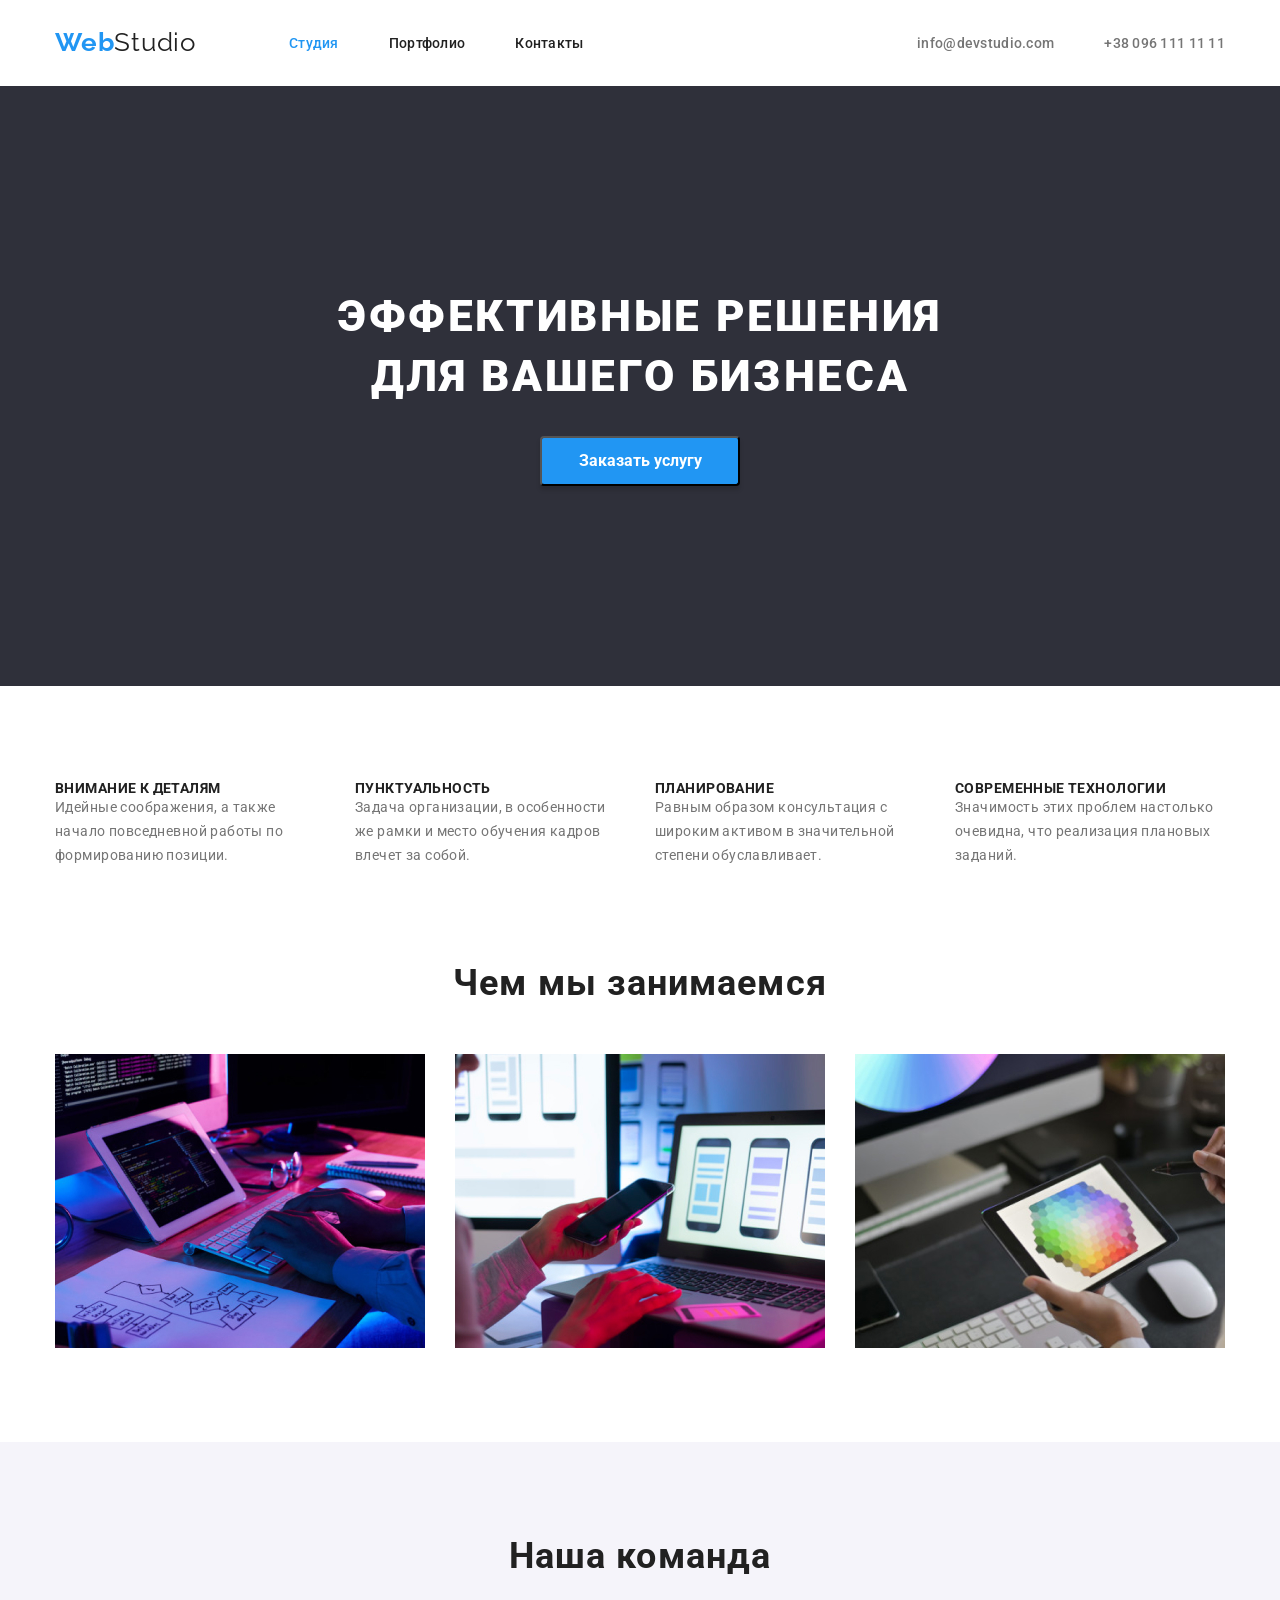
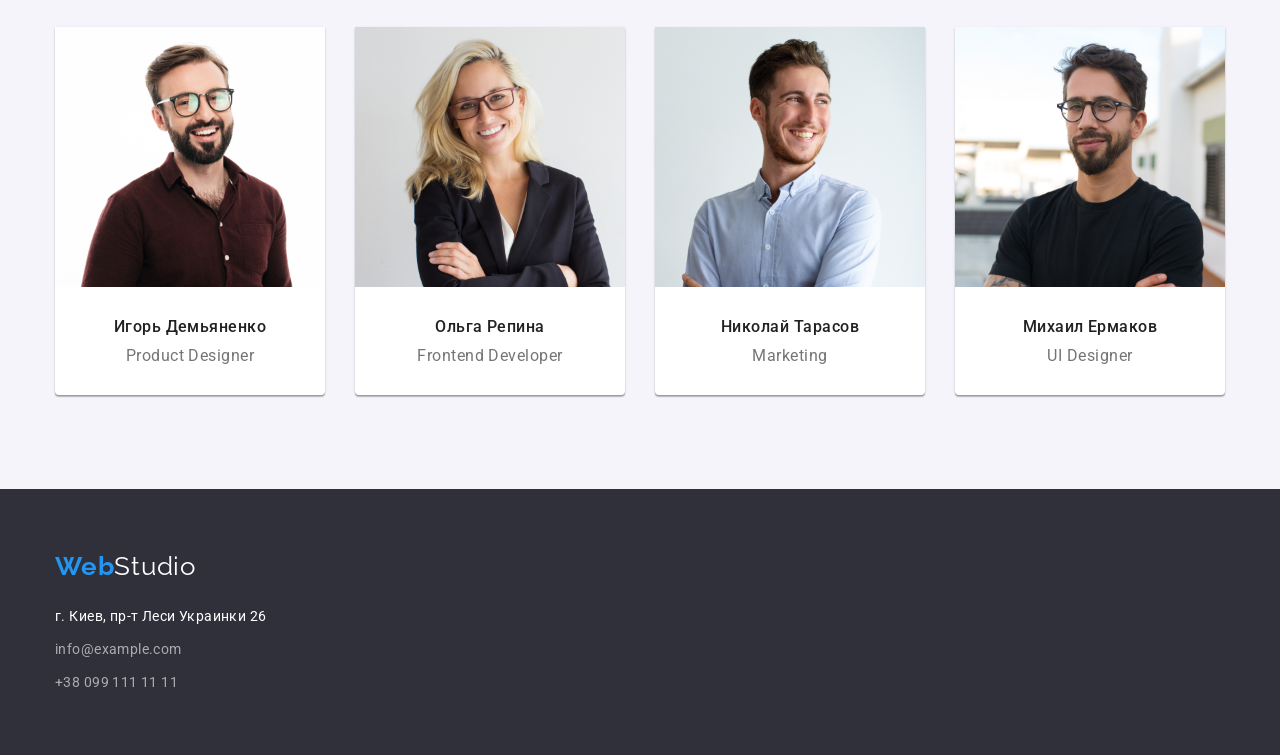
==== commit 9415ebf2: "р" ====
--- a/index.html
+++ b/index.html
@@ -4,6 +4,7 @@
     <meta charset="UTF-8">
     <meta name="viewport" content="width=device-width, initial-scale=1.0">
     <title>Web Studio</title>
+    <link rel="stylesheet" href="https://cdnjs.cloudflare.com/ajax/libs/modern-normalize/1.0.0/modern-normalize.min.css" />
     <link rel="preconnect" href="https://fonts.gstatic.com">
     <link
         href="https://fonts.googleapis.com/css2?family=Oleo+Script&family=Raleway:wght@700&family=Roboto:wght@400;500;700;900&display=swap"
@@ -12,116 +13,147 @@
 </head>
 <body>
     <header class="header">
-        <a class="header-logo" href="/index.html" lang="en"><span class="header-logo-span-web">Web</span><span class="header-logo-span-studio">Studio</span></a>
-        <nav class="navigation">
-            <ul class="navigation-list">
-                <li class="navigation-list-item"><a class="navigation-list-item-link link-accent" href="/index.html">Студия</a></li>
-                <li class="navigation-list-item"><a class="navigation-list-item-link" href="/portfolio.html">Портфолио</a></li>
-                <li class="navigation-list-item"><a class="navigation-list-item-link" href="#">Контакты</a></li>
+       <div class="container">
+            <a class="header-logo" href="/index.html" lang="en"><span class="header-logo-span-web">Web</span><span
+                    class="header-logo-span-studio">Studio</span></a>
+            <nav class="navigation">
+                <ul class="navigation-list">
+                    <li class="navigation-list-item"><a class="navigation-list-item-link link-accent" href="/index.html">Студия</a></li>
+                    <li class="navigation-list-item"><a class="navigation-list-item-link" href="/portfolio.html">Портфолио</a></li>
+                    <li class="navigation-list-item"><a class="navigation-list-item-link" href="#">Контакты</a></li>
+                </ul>
+            </nav>
+            <ul class="header-contact">
+                <li class="header-contact-item"><a class="header-contact-item-link"
+                        href="mailto:info@devstudio.com">info@devstudio.com</a></li>
+                <li class="header-contact-item"><a class="header-contact-item-link" href="tel:+380961111111">+38 096 111 11 11</a>
+                </li>
             </ul>
-        </nav>
-            <ul class="header-contact">
-                <li class="header-contact-item"><a class="header-contact-item-link" href="mailto:info@devstudio.com">info@devstudio.com</a></li>
-                <li class="header-contact-item"><a class="header-contact-item-link" href="tel:+380961111111">+38 096 111 11 11</a></li>
-            </ul>
+       </div>
     </header>
     <main>
         <!-- HERO -->
         <section class="hero">
-            <h1 class="hero-title">ЭФФЕКТИВНЫЕ РЕШЕНИЯ ДЛЯ ВАШЕГО БИЗНЕСА</h1>
-            <button class="modal-btn" type="button"><span class="modal-btn-text">Заказать услугу</span></button>
+            <div class="container">
+                <h1 class="hero-title">ЭФФЕКТИВНЫЕ РЕШЕНИЯ <br> ДЛЯ ВАШЕГО БИЗНЕСА</h1>
+                <button class="modal-btn" type="button"><span class="modal-btn-text">Заказать услугу</span></button>
+            </div>
         </section>
         <!-- Features -->
         <section class="features">
-            <h2 class="visually-hidden">Особенности</h2>
-            <ul class="features-list">
-                <li class="features-list-item">
-                    <h3 class="features-list-item-title">ВНИМАНИЕ К ДЕТАЛЯМ</h3>
-                    <p class="features-list-item-text">Идейные соображения, а также
-                        начало повседневной работы по
-                        формированию позиции.
-                    </p>
-                </li>
-                <li class="features-list-item">
-                    <h3 class="features-list-item-title">ПУНКТУАЛЬНОСТЬ</h3>
-                    <p class="features-list-item-text">Задача организации, в особенности
-                        же рамки и место обучения кадров
-                        влечет за собой.
-                    </p>
-                </li>
-                <li class="features-list-item">
-                    <h3 class="features-list-item-title">ПЛАНИРОВАНИЕ</h3>
-                    <p class="features-list-item-text">Равным образом консультация с
-                        широким активом в значительной
-                        степени обуславливает.
-                    </p>
-                </li>
-                <li class="features-list-item">
-                    <h3 class="features-list-item-title">СОВРЕМЕННЫЕ ТЕХНОЛОГИИ</h3>
-                    <p class="features-list-item-text">Значимость этих проблем настолько
-                        очевидна, что реализация плановых
-                        заданий.
-                    </p>
-                </li>
-            </ul>
+            <div class="container">
+                <h2 class="visually-hidden">Особенности</h2>
+                <ul class="features-list">
+                    <li class="features-list-item">
+                        <h3 class="features-list-item-title">ВНИМАНИЕ К ДЕТАЛЯМ</h3>
+                        <p class="features-list-item-text">Идейные соображения, а также <br>
+                            начало повседневной работы по <br>
+                            формированию позиции.
+                        </p>
+                    </li>
+                    <li class="features-list-item">
+                        <h3 class="features-list-item-title">ПУНКТУАЛЬНОСТЬ</h3>
+                        <p class="features-list-item-text">Задача организации, в особенности <br>
+                            же рамки и место обучения кадров <br>
+                            влечет за собой.
+                        </p>
+                    </li>
+                    <li class="features-list-item">
+                        <h3 class="features-list-item-title">ПЛАНИРОВАНИЕ</h3>
+                        <p class="features-list-item-text">Равным образом консультация с <br>
+                            широким активом в значительной <br>
+                            степени обуславливает.
+                        </p>
+                    </li>
+                    <li class="features-list-item">
+                        <h3 class="features-list-item-title">СОВРЕМЕННЫЕ ТЕХНОЛОГИИ</h3>
+                        <p class="features-list-item-text">Значимость этих проблем настолько <br>
+                            очевидна, что реализация плановых <br>
+                            заданий.
+                        </p>
+                    </li>
+                </ul>
+            </div>
         </section>
         <!--ACTIVITIES-->
         <section class="activities">
-            <h2 class="activities-title">Чем мы занимаемся</h2>
-            <ul class="activities-list">
-                <li class="activities-list-item">
-                    <img class="activities-list-item-img" src="/images/img.jpg" alt="сотрудник печатает на клавиатуре" width="370" height="294">
-                </li>
-                <li class="activities-list-item">
-                    <img class="activities-list-item-img" src="/images/img-1.jpg" alt="девушка использует смартфон" width="370" height="294">
-                </li>
-                <li class="activities-list-item">
-                    <img class="activities-list-item-img" src="/images/img-2.jpg" alt="сотрудник использует палитру на планшете" width="370" height="294">
-                </li>
-            </ul>
+            <div class="container">
+                <h2 class="activities-title">Чем мы занимаемся</h2>
+                <ul class="activities-list">
+                    <li class="activities-list-item">
+                        <img class="activities-list-item-img" src="/images/img.jpg" alt="сотрудник печатает на клавиатуре" width="370"
+                            height="294">
+                    </li>
+                    <li class="activities-list-item">
+                        <img class="activities-list-item-img" src="/images/img-1.jpg" alt="девушка использует смартфон" width="370"
+                            height="294">
+                    </li>
+                    <li class="activities-list-item">
+                        <img class="activities-list-item-img" src="/images/img-2.jpg" alt="сотрудник использует палитру на планшете"
+                            width="370" height="294">
+                    </li>
+                </ul>
+            </div>
         </section>
         <!--TEAM-->
         <section class="team">
-            <h2 class="team-title">Наша команда</h2>
-            <ul class="team-list">
-                <li class="team-list-item">
-                    <img class="team-list-iteam-img" src="/images/team/img.jpg" alt="фото Игоря Демьяненко" width="270" height="260">
-                    <h3 class="team-list-item-title">Игорь Демьяненко</h3>
-                    <p class="team-list-item-text" lang="en">Product Designer</p>
-                </li>
-                <li class="team-list-item">
-                    <img class="team-list-iteam-img" src="/images/team/img-1.jpg" alt="фото Ольги Репиной" width="270" height="260">
-                    <h3 class="team-list-item-title">Ольга Репина</h3>
-                    <p class="team-list-item-text" lang="en">Frontend Developer</p>
-                </li>
-                <li class="team-list-item">
-                    <img class="team-list-iteam-img" src="/images/team/img-2.jpg" alt="фото Николая Тарасова" width="270" height="260">
-                    <h3 class="team-list-item-title">Николай Тарасов</h3>
-                    <p class="team-list-item-text" lang="en">Marketing</p>
-                </li>
-                <li class="team-list-item">
-                    <img class="team-list-iteam-img" src="/images/team/img-3.jpg" alt="фото Михаила Ермакова" width="270" height="260">
-                    <h3 class="team-list-item-title">Михаил Ермаков</h3>
-                    <p class="team-list-item-text" lang="en">UI Designer</p>
-                </li>
-            </ul>
+            <div class="container">
+                <h2 class="team-title">Наша команда</h2>
+                <ul class="team-list">
+                    <li class="team-list-item">
+                        <img class="team-list-iteam-img" src="/images/team/img.jpg" alt="фото Игоря Демьяненко" width="270"
+                            height="260">
+                            
+                        <h3 class="team-list-item-title">Игорь Демьяненко</h3>
+                        <p class="team-list-item-text" lang="en">Product Designer</p>
+                        
+                    </li>
+                    <li class="team-list-item">
+                        <img class="team-list-iteam-img" src="/images/team/img-1.jpg" alt="фото Ольги Репиной" width="270" height="260">
+                     
+                        <h3 class="team-list-item-title">Ольга Репина</h3>
+                        <p class="team-list-item-text" lang="en">Frontend Developer</p>
+                      
+                    </li>
+                    <li class="team-list-item">
+                        <img class="team-list-iteam-img" src="/images/team/img-2.jpg" alt="фото Николая Тарасова" width="270"
+                            height="260">
+                        
+                        <h3 class="team-list-item-title">Николай Тарасов</h3>
+                        <p class="team-list-item-text" lang="en">Marketing</p>
+                       
+                    </li>
+                    <li class="team-list-item">
+                        <img class="team-list-iteam-img" src="/images/team/img-3.jpg" alt="фото Михаила Ермакова" width="270"
+                            height="260">
+                            
+                        <h3 class="team-list-item-title">Михаил Ермаков</h3>
+                        <p class="team-list-item-text" lang="en">UI Designer</p>
+                        
+                    </li>
+                </ul>
+            </div>
         </section>
     </main>
     <footer class="footer">
-        <a class="footer-logo" href="/index.html" lang="en"><span class="footer-logo-span-web">Web</span><span class="footer-logo-span-studio">Studio</span></a>
-        <address class="footer-adress">
-<ul class="footer-adress-list">
-    <li class="footer-adress-list-item">
-        <a class="footer-adress-list-item-link-map" href="https://goo.gl/maps/MqSdqKukaZppkvyj8">г. Киев, пр-т Леси Украинки 26</a>
-    </li>
-    <li class="footer-adress-list-item">
-        <a class="footer-adress-list-item-link" href="mailto:info@example.com">info@example.com</a>
-    </li>
-    <li class="footer-adress-list-item">
-        <a class="footer-adress-list-item-link" href="tel:+380991111111">+38 099 111 11 11</a>
-    </li>
-</ul>
-        </address> 
+        <div class="container">
+            <a class="footer-logo" href="/index.html" lang="en"><span class="footer-logo-span-web">Web</span><span
+                    class="footer-logo-span-studio">Studio</span></a>
+            <address class="footer-adress">
+                <ul class="footer-adress-list">
+                    <li class="footer-adress-list-item">
+                        <a class="footer-adress-list-item-link-map" href="https://goo.gl/maps/MqSdqKukaZppkvyj8">г. Киев, пр-т Леси
+                            Украинки 26</a>
+                    </li>
+                    <li class="footer-adress-list-item">
+                        <a class="footer-adress-list-item-link" href="mailto:info@example.com">info@example.com</a>
+                    </li>
+                    <li class="footer-adress-list-item">
+                        <a class="footer-adress-list-item-link" href="tel:+380991111111">+38 099 111 11 11</a>
+                    </li>
+                </ul>
+            </address>
+  </div> 
     </footer>
 </body>
 </html>
--- a/css/styles.css
+++ b/css/styles.css
@@ -2,7 +2,77 @@
   text-decoration: none;
 }
 
+ul,
+ol {
+  list-style: none;
+  margin: 0;
+  padding: 0;
+}
+
+h1,
+h2,
+h3,
+h4,
+h5,
+h6 {
+  margin: 0;
+}
+
+p {
+  margin: 0;
+}
+
+img {
+  display: block;
+}
+
+.container {
+  width: 1200px;
+  padding: 0 15px;
+  margin: 0 auto;
+}
+
 /*=================HEADER======================*/
+
+.header {
+  padding-top: 25px;
+  padding-bottom: 25px;
+}
+
+.header .container {
+  display: flex;
+  align-items: center;
+}
+
+.navigation {
+  display: flex;
+  align-items: center;
+}
+
+.navigation-list {
+  display: flex;
+}
+
+.navigation-list-item:not(:last-child) {
+  margin-right: 50px;
+}
+
+.header-contact {
+  display: flex;
+}
+
+.header-logo {
+  margin-right: 93px;
+}
+
+.header-contact {
+  margin-left: auto;
+}
+
+.header-contact-item:not(:last-child) {
+  margin-right: 50px;
+}
+
 .header-logo-span-web {
   font-family: 'Raleway', sans-serif;
   font-style: normal;
@@ -34,7 +104,7 @@
   font-size: 14px;
   line-height: 1.143;
   letter-spacing: 0.02em;
-
+  cursor: pointer;
   color: #212121;
 }
 
@@ -44,6 +114,10 @@
 
 .navigation-list-item-link:hover,
 .navigation-list-item-link:focus {
+  color: #2196f3;
+}
+
+.navigation-list-item-link:active {
   color: #2196f3;
 }
 
@@ -54,6 +128,7 @@
   font-size: 14px;
   line-height: 1.143;
   letter-spacing: 0.02em;
+  cursor: pointer;
 
   color: #757575;
 }
@@ -66,6 +141,18 @@
 
 /*=================HERO======================*/
 
+.hero {
+  padding-top: 200px;
+  padding-bottom: 200px;
+  height: 600px;
+
+  background-color: #2f303a;
+}
+
+.hero .container {
+  display: block;
+}
+
 .hero-title {
   font-family: 'Roboto', sans-serif;
   font-style: normal;
@@ -81,7 +168,15 @@
 }
 
 .modal-btn {
-  background-color: #2196f3;
+  min-width: 200px;
+  height: 50px;
+  margin-left: 485px;
+  margin-right: 485px;
+  margin-top: 30px;
+  background: #2196f3;
+  border-radius: 4px;
+  box-shadow: 0px 4px 4px rgba(0, 0, 0, 0.15);
+  cursor: pointer;
 }
 
 .modal-btn-text {
@@ -91,17 +186,34 @@
   font-size: 16px;
   line-height: 1.875;
 
+  color: #ffffff;
+}
+
+/*=================HERO END======================*/
+
+/*=================FEATURES======================*/
+
+.features {
+  padding-top: 94px;
+  padding-bottom: 94px;
+}
+
+.features .container {
   display: flex;
   align-items: center;
-  text-align: center;
-  letter-spacing: 0.06em;
-
-  color: #ffffff;
-}
-
-/*=================HERO END======================*/
-
-/*=================FEATURES======================*/
+}
+
+.features-list {
+  display: flex;
+}
+
+.features-list-item {
+  min-width: 270px;
+}
+
+.features-list-item:not(:last-child) {
+  margin-right: 30px;
+}
 
 .visually-hidden {
   position: absolute;
@@ -145,6 +257,10 @@
 
 /*=================ACTIVITIES======================*/
 
+.activities {
+  padding-bottom: 94px;
+}
+
 .activities-title {
   font-family: 'Roboto', sans-serif;
   font-style: normal;
@@ -157,9 +273,50 @@
   color: #212121;
 }
 
+.activities-list {
+  display: flex;
+  margin-top: 50px;
+}
+
+.activities-list-item:not(:last-child) {
+  margin-right: 30px;
+}
+
 /*=================ACTIVITIES END======================*/
 
 /*=================TEAM======================*/
+
+.team {
+  padding-top: 94px;
+  padding-bottom: 94px;
+  background-color: #f5f4fa;
+}
+
+.team-list {
+  display: flex;
+  margin-top: 50px;
+}
+
+.team-list-item-title {
+  margin-top: 30px;
+  margin-bottom: 10px;
+}
+
+.team-list-item-text {
+  margin-bottom: 30px;
+}
+
+.team-list-item:not(:last-child) {
+  margin-right: 30px;
+}
+
+.team-list-item {
+  background-color: #ffffff;
+  min-width: 270px;
+  border-radius: 0px 0px 4px 4px;
+  box-shadow: 0px 1px 3px rgba(0, 0, 0, 0.12), 0px 1px 1px rgba(0, 0, 0, 0.14),
+    0px 2px 1px rgba(0, 0, 0, 0.2);
+}
 
 .team-title {
   font-family: 'Roboto', sans-serif;
@@ -203,6 +360,24 @@
 
 /*=================FOOTER======================*/
 
+.footer {
+  background-color: #2f303a;
+  padding-top: 60px;
+  padding-bottom: 60px;
+}
+
+.footer .container {
+  display: block;
+}
+
+.footer-adress {
+  margin-top: 20px;
+}
+
+.footer-adress-list-item:not(:last-child) {
+  margin-bottom: 9px;
+}
+
 .footer-adress-list-item-link-map {
   font-family: 'Roboto', sans-serif;
   font-style: normal;
@@ -254,6 +429,38 @@
 /*=================FOOTER END======================*/
 
 /*=================PORTFOLIO======================*/
+
+.portfolio-menu {
+  padding-top: 94px;
+  padding-bottom: 94px;
+}
+
+.portfolio-filters-list {
+  display: flex;
+  justify-content: center;
+  margin-bottom: 50px;
+}
+
+.portfolio-filters-list-item:not(:last-child) {
+  margin-right: 8px;
+}
+
+.projects-list {
+  display: flex;
+  flex-wrap: wrap;
+  margin-left: -27px;
+  margin-top: -27px;
+}
+
+.projecs-list-item {
+  margin-left: 27px;
+  margin-top: 27px;
+  background: #ffffff;
+  box-sizing: border-box;
+  border: 1px solid #eeeeee;
+  flex-basis: calc(100% / 3 - 27px);
+}
+
 .projecs-list-item-title {
   font-family: 'Roboto', sans-serif;
   font-style: normal;
@@ -262,7 +469,10 @@
   line-height: 2;
 
   letter-spacing: 0.06em;
-
+  margin-left: 24px;
+  margin-right: 24px;
+  margin-top: 20px;
+  margin-bottom: 4px;
   color: #212121;
 }
 
@@ -272,7 +482,9 @@
   font-weight: 400;
   font-size: 16px;
   line-height: 1.875;
-
+  margin-left: 24px;
+  margin-right: 24px;
+  margin-bottom: 20px;
   letter-spacing: 0.03em;
 
   color: #757575;
@@ -287,8 +499,11 @@
 
   text-align: center;
   letter-spacing: 0.03em;
-
-  color: #212121;
+  cursor: pointer;
+
+  color: #212121;
+  border-radius: 4px;
+  padding: 6px 22px 6px 22px;
 }
 
 .portfolio-filters-list-item-button:hover,
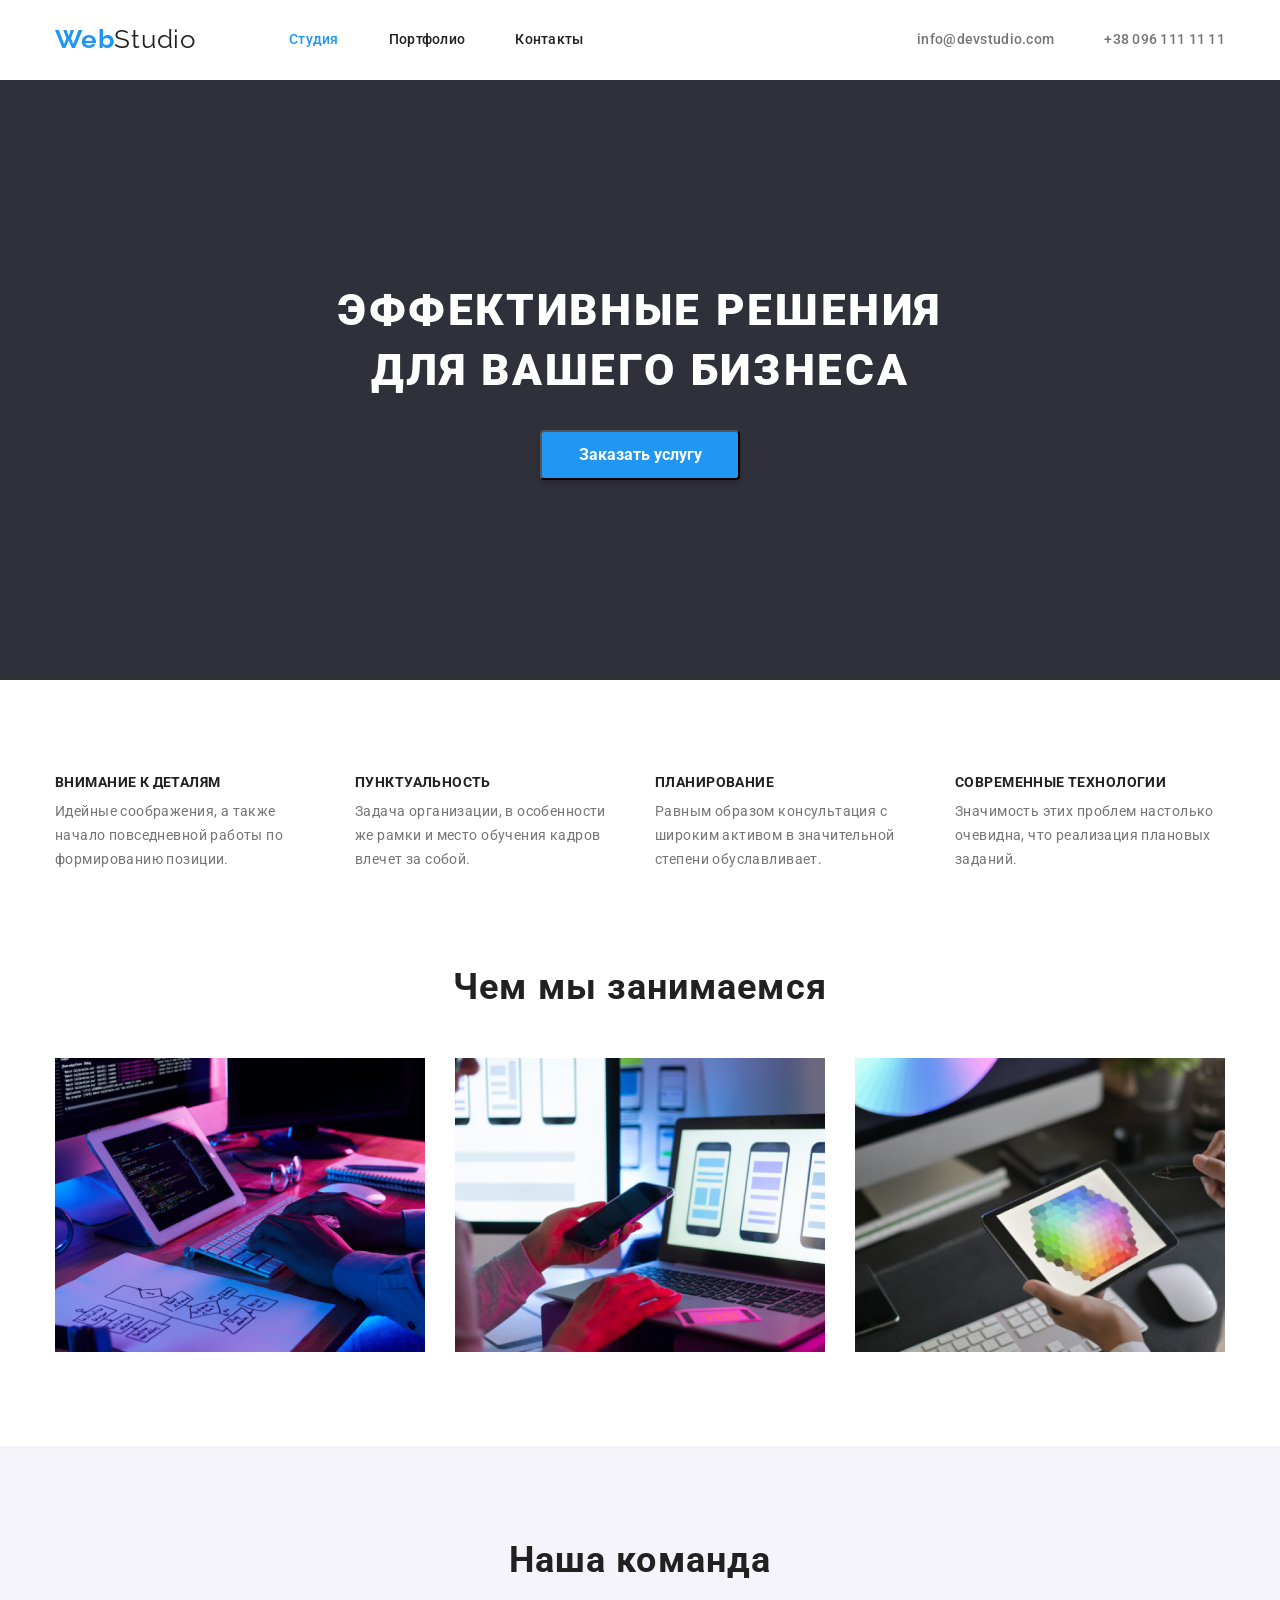
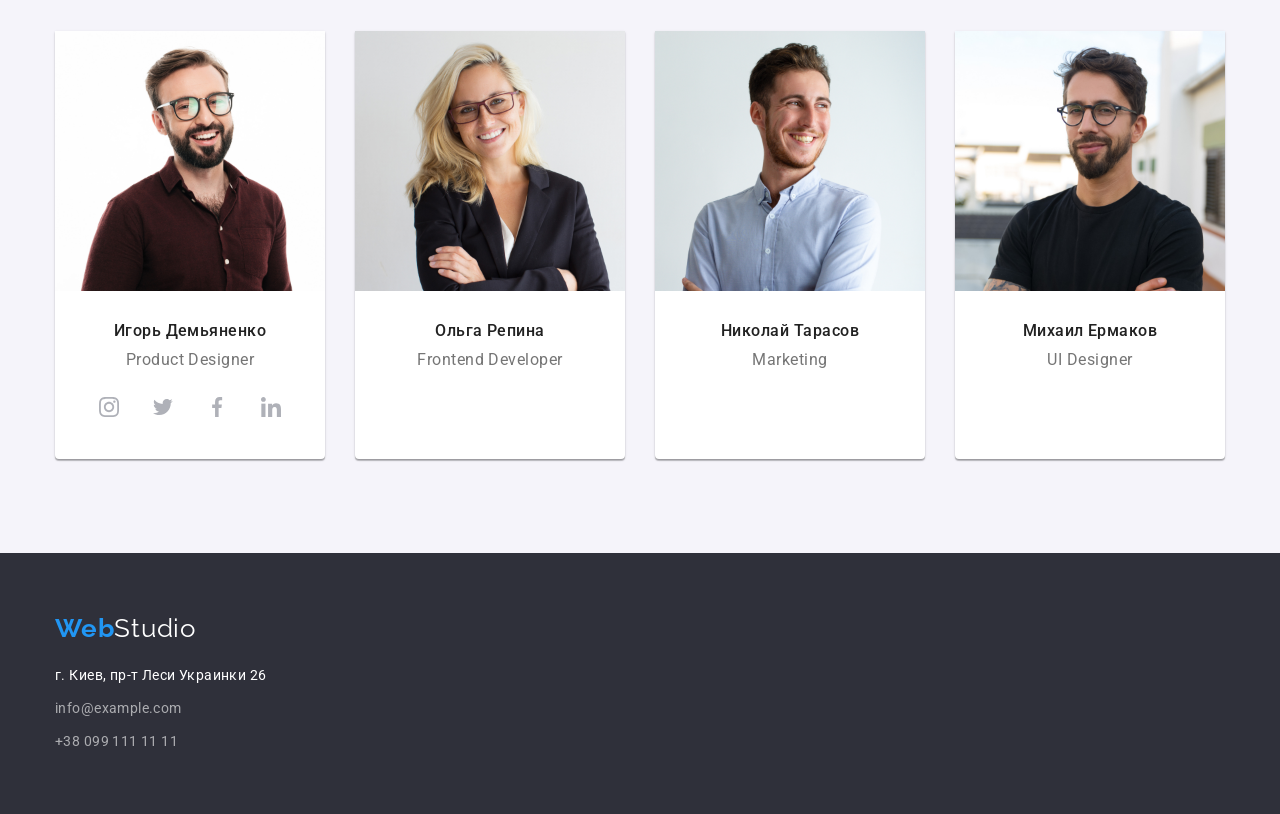
==== commit fe1561ed: "1" ====
--- a/index.html
+++ b/index.html
@@ -24,7 +24,8 @@
                 </ul>
             </nav>
             <ul class="header-contact">
-                <li class="header-contact-item"><a class="header-contact-item-link"
+                <li class="header-contact-item">
+                    <a class="header-contact-item-link"
                         href="mailto:info@devstudio.com">info@devstudio.com</a></li>
                 <li class="header-contact-item"><a class="header-contact-item-link" href="tel:+380961111111">+38 096 111 11 11</a>
                 </li>
@@ -106,6 +107,36 @@
                             
                         <h3 class="team-list-item-title">Игорь Демьяненко</h3>
                         <p class="team-list-item-text" lang="en">Product Designer</p>
+                        <ul class="team-social-link-list">
+                            <li class="team-social-link-list-item">
+                            <a class="team-social-link" href="">
+                                <svg class="team-social-icon">
+                                    <use href="/images/sprite.svg#icon-instagram"></use>
+                                </svg>
+                            </a>
+                            </li>
+                            <li class="team-social-link-list-item">
+                            <a class="team-social-link" href="">
+                                <svg class="team-social-icon">
+                                    <use href="/images/sprite.svg#icon-twiter"></use>
+                                </svg>
+                            </a>
+                            </li>
+                            <li class="team-social-link-list-item">
+                            <a class="team-social-link" href="">
+                                <svg class="team-social-icon">
+                                    <use href="/images/sprite.svg#icon-facebook"></use>
+                                </svg>
+                            </a>
+                            </li>
+                            <li class="team-social-link-list-item">
+                            <a class="team-social-link" href="">
+                                <svg class="team-social-icon">
+                                    <use href="/images/sprite.svg#icon-linkedin"></use>
+                                </svg>
+                            </a>
+                            </li>
+                        </ul>
                         
                     </li>
                     <li class="team-list-item">
--- a/css/styles.css
+++ b/css/styles.css
@@ -35,7 +35,7 @@
 /*=================HEADER======================*/
 
 .header {
-  padding-top: 25px;
+  padding-top: 24px;
   padding-bottom: 25px;
 }
 
@@ -78,7 +78,7 @@
   font-style: normal;
   font-weight: 700;
   font-size: 26px;
-  line-height: 1, 192;
+  line-height: 1.192;
 
   letter-spacing: 0.03em;
 
@@ -90,7 +90,7 @@
   font-style: normal;
   font-weight: 400;
   font-size: 26px;
-  line-height: 1.384;
+  line-height: 1.192;
 
   letter-spacing: 0.03em;
 
@@ -251,6 +251,7 @@
   letter-spacing: 0.03em;
 
   color: #757575;
+  margin-top: 10px;
 }
 
 /*=================FEATURES END======================*/
@@ -349,11 +350,47 @@
   font-weight: 400;
   font-size: 16px;
   line-height: 1.188;
+  margin-bottom: 16px;
 
   text-align: center;
   letter-spacing: 0.03em;
 
   color: #757575;
+}
+
+.team-social-link-list {
+  display: flex;
+  justify-content: space-between;
+  width: 206px;
+  height: 44px;
+  margin-bottom: 30px;
+  margin-left: 32px;
+  margin-right: 32px;
+}
+
+.team-social-link {
+  display: flex;
+  justify-content: center;
+  align-items: center;
+  width: 44px;
+  height: 44px;
+  border-radius: 50%;
+  background-color: white;
+}
+
+.team-social-link:hover .team-social-icon,
+.team-social-link:focus .team-social-icon {
+  fill: #ffffff;
+}
+
+.team-social-link:hover,
+.team-social-link:focus {
+  background-color: #2196f3;
+}
+
+.team-social-icon {
+  width: 20px;
+  height: 20px;
 }
 
 /*=================TEAM END======================*/
@@ -407,7 +444,7 @@
   font-style: normal;
   font-weight: 700;
   font-size: 26px;
-  line-height: 1, 192;
+  line-height: 1.192;
 
   letter-spacing: 0.03em;
 
@@ -419,7 +456,7 @@
   font-style: normal;
   font-weight: 400;
   font-size: 26px;
-  line-height: 1.384;
+  line-height: 1.192;
 
   letter-spacing: 0.03em;
 
@@ -435,6 +472,12 @@
   padding-bottom: 94px;
 }
 
+.portfolio-menu .container {
+  width: 1200px;
+  padding: 0 12px;
+  margin: 0 auto;
+}
+
 .portfolio-filters-list {
   display: flex;
   justify-content: center;
@@ -448,17 +491,17 @@
 .projects-list {
   display: flex;
   flex-wrap: wrap;
-  margin-left: -27px;
-  margin-top: -27px;
+  margin-left: -30px;
+  margin-top: -30px;
 }
 
 .projecs-list-item {
-  margin-left: 27px;
-  margin-top: 27px;
+  margin-left: 30px;
+  margin-top: 30px;
   background: #ffffff;
   box-sizing: border-box;
   border: 1px solid #eeeeee;
-  flex-basis: calc(100% / 3 - 27px);
+  flex-basis: calc(100% / 3 - 30px);
 }
 
 .projecs-list-item-title {
@@ -496,13 +539,14 @@
   font-weight: 500;
   font-size: 16px;
   line-height: 1.625;
-
+  border-radius: 4px;
+  background: #f5f4fa;
+  border: #ffffff;
   text-align: center;
   letter-spacing: 0.03em;
   cursor: pointer;
 
   color: #212121;
-  border-radius: 4px;
   padding: 6px 22px 6px 22px;
 }
 
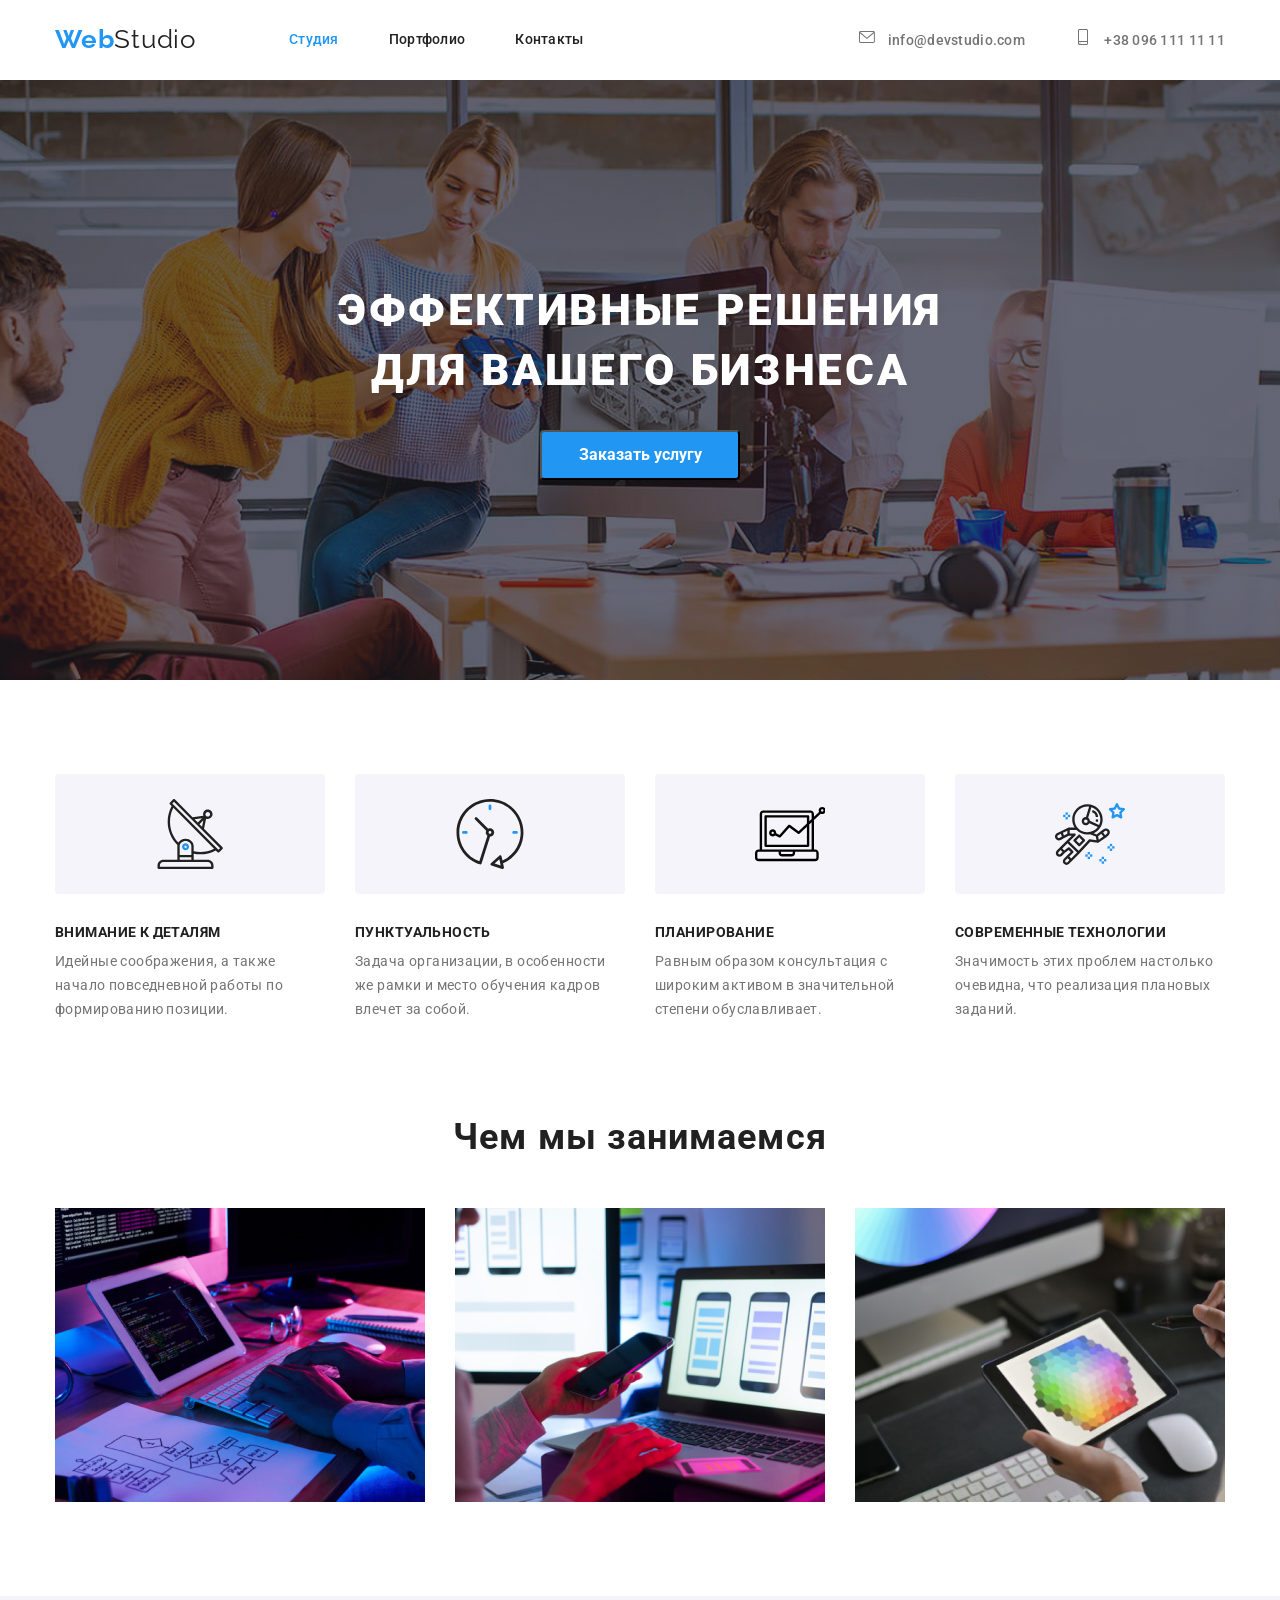
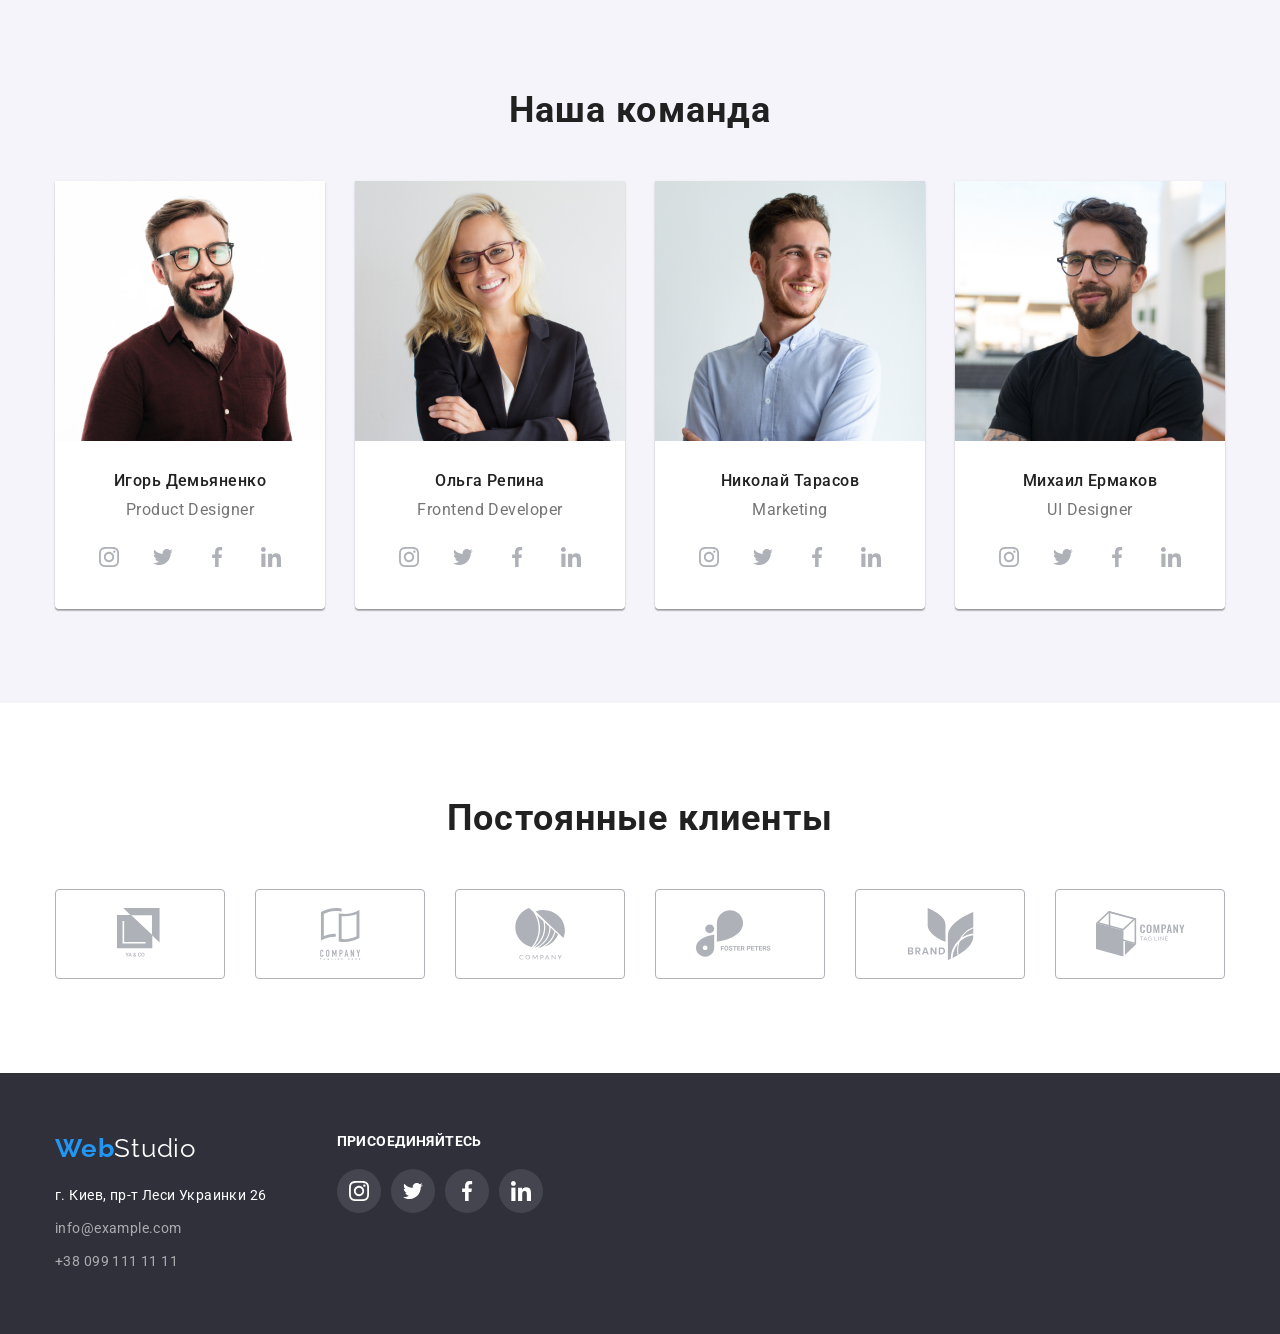
==== commit 72081479: "hm 4" ====
--- a/index.html
+++ b/index.html
@@ -26,8 +26,12 @@
             <ul class="header-contact">
                 <li class="header-contact-item">
                     <a class="header-contact-item-link"
-                        href="mailto:info@devstudio.com">info@devstudio.com</a></li>
-                <li class="header-contact-item"><a class="header-contact-item-link" href="tel:+380961111111">+38 096 111 11 11</a>
+                        href="mailto:info@devstudio.com"><svg class="header-contact-link-icon">
+                            <use href="/images/sprite.svg#icon-envelope"></use>
+                        </svg>  <span>info@devstudio.com</span></a></li>
+                <li class="header-contact-item"><a class="header-contact-item-link" href="tel:+380961111111"> <svg class="header-contact-link-icon">
+                    <use href="/images/sprite.svg#icon-smartphone"></use>
+                </svg>  <span>+38 096 111 11 11</span></a>
                 </li>
             </ul>
        </div>
@@ -46,6 +50,11 @@
                 <h2 class="visually-hidden">Особенности</h2>
                 <ul class="features-list">
                     <li class="features-list-item">
+                        <div class="features-list-icon-border">
+                        <svg class="features-list-icon">
+                            <use href="/images/sprite.svg#icon-satellite-antenna"></use>
+                        </svg>
+                        </div>
                         <h3 class="features-list-item-title">ВНИМАНИЕ К ДЕТАЛЯМ</h3>
                         <p class="features-list-item-text">Идейные соображения, а также <br>
                             начало повседневной работы по <br>
@@ -53,6 +62,11 @@
                         </p>
                     </li>
                     <li class="features-list-item">
+                        <div class="features-list-icon-border">
+                        <svg class="features-list-icon">
+                            <use href="/images/sprite.svg#icon-clock"></use>
+                        </svg>
+                        </div>
                         <h3 class="features-list-item-title">ПУНКТУАЛЬНОСТЬ</h3>
                         <p class="features-list-item-text">Задача организации, в особенности <br>
                             же рамки и место обучения кадров <br>
@@ -60,6 +74,11 @@
                         </p>
                     </li>
                     <li class="features-list-item">
+                        <div class="features-list-icon-border">
+                        <svg class="features-list-icon">
+                            <use href="/images/sprite.svg#icon-computer"></use>
+                        </svg>
+                        </div>
                         <h3 class="features-list-item-title">ПЛАНИРОВАНИЕ</h3>
                         <p class="features-list-item-text">Равным образом консультация с <br>
                             широким активом в значительной <br>
@@ -67,6 +86,11 @@
                         </p>
                     </li>
                     <li class="features-list-item">
+                        <div class="features-list-icon-border">
+                        <svg class="features-list-icon">
+                            <use href="/images/sprite.svg#icon-astronaut"></use>
+                        </svg>
+                        </div>
                         <h3 class="features-list-item-title">СОВРЕМЕННЫЕ ТЕХНОЛОГИИ</h3>
                         <p class="features-list-item-text">Значимость этих проблем настолько <br>
                             очевидна, что реализация плановых <br>
@@ -144,6 +168,36 @@
                      
                         <h3 class="team-list-item-title">Ольга Репина</h3>
                         <p class="team-list-item-text" lang="en">Frontend Developer</p>
+                        <ul class="team-social-link-list">
+                            <li class="team-social-link-list-item">
+                                <a class="team-social-link" href="">
+                                    <svg class="team-social-icon">
+                                        <use href="/images/sprite.svg#icon-instagram"></use>
+                                    </svg>
+                                </a>
+                            </li>
+                            <li class="team-social-link-list-item">
+                                <a class="team-social-link" href="">
+                                    <svg class="team-social-icon">
+                                        <use href="/images/sprite.svg#icon-twiter"></use>
+                                    </svg>
+                                </a>
+                            </li>
+                            <li class="team-social-link-list-item">
+                                <a class="team-social-link" href="">
+                                    <svg class="team-social-icon">
+                                        <use href="/images/sprite.svg#icon-facebook"></use>
+                                    </svg>
+                                </a>
+                            </li>
+                            <li class="team-social-link-list-item">
+                                <a class="team-social-link" href="">
+                                    <svg class="team-social-icon">
+                                        <use href="/images/sprite.svg#icon-linkedin"></use>
+                                    </svg>
+                                </a>
+                            </li>
+                        </ul>
                       
                     </li>
                     <li class="team-list-item">
@@ -152,7 +206,36 @@
                         
                         <h3 class="team-list-item-title">Николай Тарасов</h3>
                         <p class="team-list-item-text" lang="en">Marketing</p>
-                       
+                    <ul class="team-social-link-list">
+                        <li class="team-social-link-list-item">
+                            <a class="team-social-link" href="">
+                                <svg class="team-social-icon">
+                                    <use href="/images/sprite.svg#icon-instagram"></use>
+                                </svg>
+                            </a>
+                        </li>
+                        <li class="team-social-link-list-item">
+                            <a class="team-social-link" href="">
+                                <svg class="team-social-icon">
+                                    <use href="/images/sprite.svg#icon-twiter"></use>
+                                </svg>
+                            </a>
+                        </li>
+                        <li class="team-social-link-list-item">
+                            <a class="team-social-link" href="">
+                                <svg class="team-social-icon">
+                                    <use href="/images/sprite.svg#icon-facebook"></use>
+                                </svg>
+                            </a>
+                        </li>
+                        <li class="team-social-link-list-item">
+                            <a class="team-social-link" href="">
+                                <svg class="team-social-icon">
+                                    <use href="/images/sprite.svg#icon-linkedin"></use>
+                                </svg>
+                            </a>
+                        </li>
+                    </ul>
                     </li>
                     <li class="team-list-item">
                         <img class="team-list-iteam-img" src="/images/team/img-3.jpg" alt="фото Михаила Ермакова" width="270"
@@ -160,14 +243,95 @@
                             
                         <h3 class="team-list-item-title">Михаил Ермаков</h3>
                         <p class="team-list-item-text" lang="en">UI Designer</p>
+                        <ul class="team-social-link-list">
+                            <li class="team-social-link-list-item">
+                                <a class="team-social-link" href="">
+                                    <svg class="team-social-icon">
+                                        <use href="/images/sprite.svg#icon-instagram"></use>
+                                    </svg>
+                                </a>
+                            </li>
+                            <li class="team-social-link-list-item">
+                                <a class="team-social-link" href="">
+                                    <svg class="team-social-icon">
+                                        <use href="/images/sprite.svg#icon-twiter"></use>
+                                    </svg>
+                                </a>
+                            </li>
+                            <li class="team-social-link-list-item">
+                                <a class="team-social-link" href="">
+                                    <svg class="team-social-icon">
+                                        <use href="/images/sprite.svg#icon-facebook"></use>
+                                    </svg>
+                                </a>
+                            </li>
+                            <li class="team-social-link-list-item">
+                                <a class="team-social-link" href="">
+                                    <svg class="team-social-icon">
+                                        <use href="/images/sprite.svg#icon-linkedin"></use>
+                                    </svg>
+                                </a>
+                            </li>
+                        </ul>
                         
                     </li>
                 </ul>
+            </div>
+        </section>
+        <!--Partners-->
+        <section class="partners">
+            <div class="container">
+            <h2 class="partners-title">Постоянные клиенты</h2>
+            <ul class="partners-logo-list">
+                <li class="partners-logo-list-item">
+                    <a class="partners-logo-link" href="">
+                        <svg class="partners-logo-icon">
+                            <use href="/images/sprite.svg#icon-logo-1" ></use>
+                        </svg>
+                    </a>
+                </li>
+                <li class="partners-logo-list-item">
+                    <a class="partners-logo-link" href="">
+                    <svg class="partners-logo-icon">
+                        <use href="/images/sprite.svg#icon-logo-2" ></use>
+                    </svg>
+                    </a>
+                </li>
+                <li class="partners-logo-list-item">
+                    <a class="partners-logo-link" href="">
+                    <svg class="partners-logo-icon">
+                        <use href="/images/sprite.svg#icon-logo-3" ></use>
+                    </svg>
+                    </a>
+                </li>
+                <li class="partners-logo-list-item">
+                    <a class="partners-logo-link" href="">
+                    <svg class="partners-logo-icon">
+                        <use href="/images/sprite.svg#icon-logo-4" ></use>
+                    </svg>
+                    </a>
+                </li>
+                <li class="partners-logo-list-item">
+                    <a class="partners-logo-link" href="">
+                    <svg class="partners-logo-icon">
+                        <use href="/images/sprite.svg#icon-logo-5" ></use>
+                    </svg>
+                    </a>
+                </li>
+                <li class="partners-logo-list-item">
+                    <a class="partners-logo-link" href="">
+                    <svg class="partners-logo-icon">
+                        <use href="/images/sprite.svg#icon-logo-6" ></use>
+                    </svg>
+                    </a>
+                </li>
+            </ul>
             </div>
         </section>
     </main>
     <footer class="footer">
         <div class="container">
+            <div class="footer-logo-adress">
             <a class="footer-logo" href="/index.html" lang="en"><span class="footer-logo-span-web">Web</span><span
                     class="footer-logo-span-studio">Studio</span></a>
             <address class="footer-adress">
@@ -183,7 +347,41 @@
                         <a class="footer-adress-list-item-link" href="tel:+380991111111">+38 099 111 11 11</a>
                     </li>
                 </ul>
-            </address>
+                </address>
+                </div>
+                <div class=".footer-social-links">
+                <h3 class="footer-social-link-list-title">присоединяйтесь</h3>
+                <ul class="footer-social-link-list">
+                    <li class="footer-social-link-list-item">
+                        <a class="footer-social-link" href="">
+                            <svg class="footer-social-icon">
+                                <use href="/images/sprite.svg#icon-instagram"></use>
+                            </svg>
+                        </a>
+                    </li>
+                    <li class="footer-social-link-list-item">
+                        <a class="footer-social-link" href="">
+                            <svg class="footer-social-icon">
+                                <use href="/images/sprite.svg#icon-twiter"></use>
+                            </svg>
+                        </a>
+                    </li>
+                    <li class="footer-social-link-list-item">
+                        <a class="footer-social-link" href="">
+                            <svg class="footer-social-icon">
+                                <use href="/images/sprite.svg#icon-facebook"></use>
+                            </svg>
+                        </a>
+                    </li>
+                    <li class="footer-social-link-list-item">
+                        <a class="footer-social-link" href="">
+                            <svg class="footer-social-icon">
+                                <use href="/images/sprite.svg#icon-linkedin"></use>
+                            </svg>
+                        </a>
+                    </li>
+                </ul>
+                </div>
   </div> 
     </footer>
 </body>
--- a/css/styles.css
+++ b/css/styles.css
@@ -137,6 +137,19 @@
 .header-contact-item-link:focus {
   color: #2196f3;
 }
+
+.header-contact-link-icon {
+  width: 16px;
+  height: 16px;
+  fill: #757575;
+  margin-right: 10px;
+}
+
+.header-contact-item-link:hover .header-contact-link-icon,
+.header-contact-item-link:focus .header-contact-link-icon {
+  fill: #2196f3;
+}
+
 /*=================HEADER END======================*/
 
 /*=================HERO======================*/
@@ -145,8 +158,14 @@
   padding-top: 200px;
   padding-bottom: 200px;
   height: 600px;
-
-  background-color: #2f303a;
+  background-image: linear-gradient(
+      rgba(47, 48, 58, 0.4),
+      rgba(47, 48, 58, 0.4)
+    ),
+    url(/images/hero-background.jpg);
+  background-repeat: no-repeat;
+  background-position: center;
+  background-size: cover;
 }
 
 .hero .container {
@@ -237,6 +256,7 @@
   line-height: 1.143;
   letter-spacing: 0.03em;
   text-transform: uppercase;
+  margin-top: 30px;
 
   color: #212121;
 }
@@ -252,6 +272,23 @@
 
   color: #757575;
   margin-top: 10px;
+}
+
+.features-list-icon-border {
+  width: 270px;
+  height: 120px;
+
+  background: #f5f4fa;
+  border-radius: 4px;
+}
+
+.features-list-icon {
+  width: 70px;
+  height: 70px;
+  margin-top: 25px;
+  margin-bottom: 25px;
+  margin-left: 100px;
+  margin-right: 100px;
 }
 
 /*=================FEATURES END======================*/
@@ -391,9 +428,65 @@
 .team-social-icon {
   width: 20px;
   height: 20px;
+  fill: #afb1b8;
 }
 
 /*=================TEAM END======================*/
+
+/*=================PARTNERS END======================*/
+
+.partners {
+  padding-top: 94px;
+  padding-bottom: 94px;
+}
+
+.partners-title {
+  font-family: 'Roboto', sans-serif;
+  font-style: normal;
+  font-weight: 700;
+  font-size: 36px;
+  line-height: 1.167;
+  text-align: center;
+  letter-spacing: 0.03em;
+  margin-bottom: 50px;
+
+  color: #212121;
+}
+
+.partners-logo-list {
+  display: flex;
+  justify-content: space-between;
+}
+
+.partners-logo-link {
+  display: flex;
+  justify-content: center;
+  align-items: center;
+  width: 170px;
+  height: 90px;
+
+  border: 1px solid #afb1b8;
+  box-sizing: border-box;
+  border-radius: 4px;
+}
+
+.partners-logo-icon {
+  width: 89px;
+  height: 52px;
+  fill: #afb1b8;
+}
+
+.partners-logo-link:hover,
+.partners-logo-link:focus {
+  border: 1px solid #2196f3;
+}
+
+.partners-logo-link:hover .partners-logo-icon,
+.partners-logo-link:focus .partners-logo-icon {
+  fill: #2196f3;
+}
+
+/*=================PARTNERS END======================*/
 
 /*=================FOOTER======================*/
 
@@ -404,6 +497,17 @@
 }
 
 .footer .container {
+  display: flex;
+}
+
+.footer-logo-adress {
+  display: block;
+  margin-right: 70px;
+}
+
+.footer-social-links {
+  width: 206px;
+  height: 80px;
   display: block;
 }
 
@@ -413,6 +517,20 @@
 
 .footer-adress-list-item:not(:last-child) {
   margin-bottom: 9px;
+}
+
+.footer-social-link-list-title {
+  width: 145px;
+  height: 16px;
+  font-family: 'Roboto', sans-serif;
+  font-style: normal;
+  font-weight: 700;
+  font-size: 14px;
+  line-height: 1.143;
+  letter-spacing: 0.03em;
+  text-transform: uppercase;
+
+  color: #ffffff;
 }
 
 .footer-adress-list-item-link-map {
@@ -463,6 +581,39 @@
   color: white;
 }
 
+.footer-social-link-list {
+  display: flex;
+  justify-content: space-between;
+  width: 206px;
+  height: 44px;
+  margin-top: 20px;
+}
+
+.footer-social-link {
+  display: flex;
+  justify-content: center;
+  align-items: center;
+  width: 44px;
+  height: 44px;
+  border-radius: 50%;
+  background: rgba(255, 255, 255, 0.1);
+}
+
+.footer-social-link:hover .team-social-icon,
+.footer-social-link:focus .team-social-icon {
+  fill: #ffffff;
+}
+
+.footer-social-link:hover,
+.footer-social-link:focus {
+  background-color: #2196f3;
+}
+
+.footer-social-icon {
+  width: 20px;
+  height: 20px;
+  fill: #ffffff;
+}
 /*=================FOOTER END======================*/
 
 /*=================PORTFOLIO======================*/
@@ -474,7 +625,7 @@
 
 .portfolio-menu .container {
   width: 1200px;
-  padding: 0 12px;
+  padding: 0 10px;
   margin: 0 auto;
 }
 
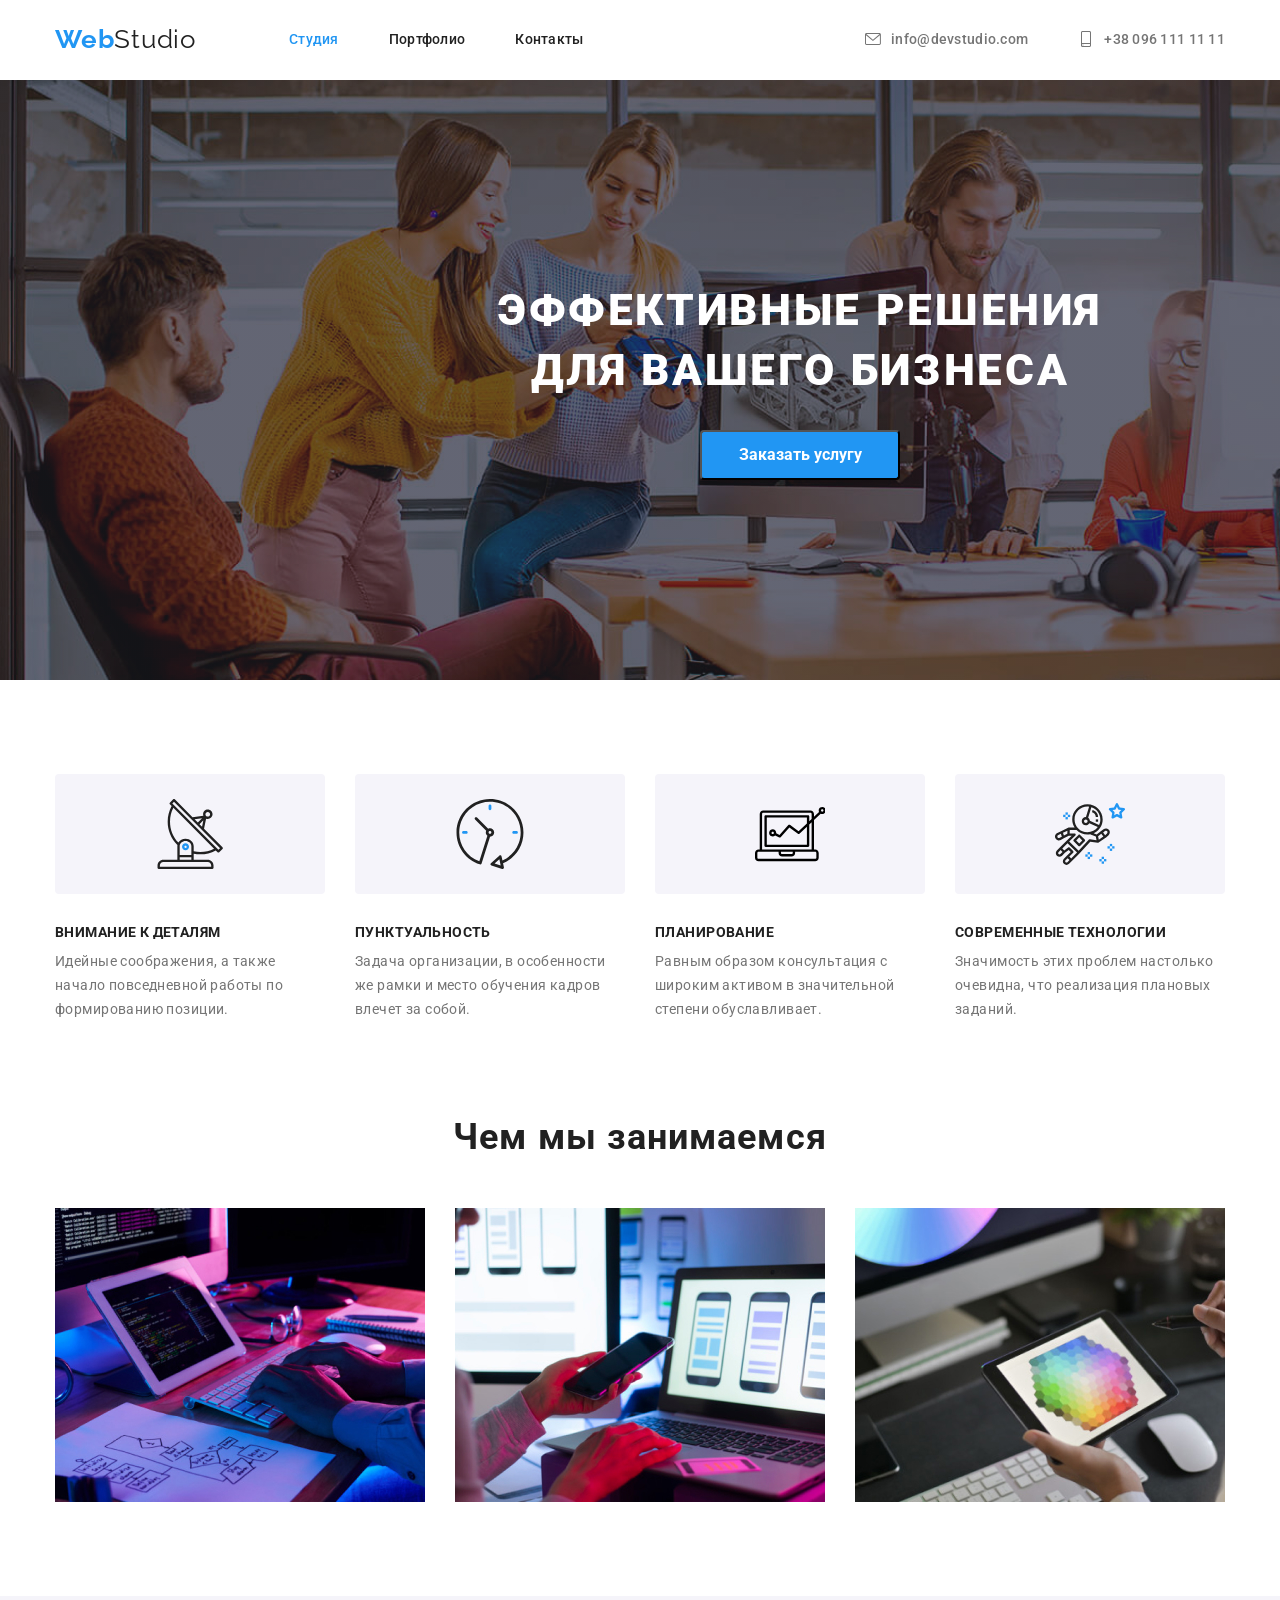
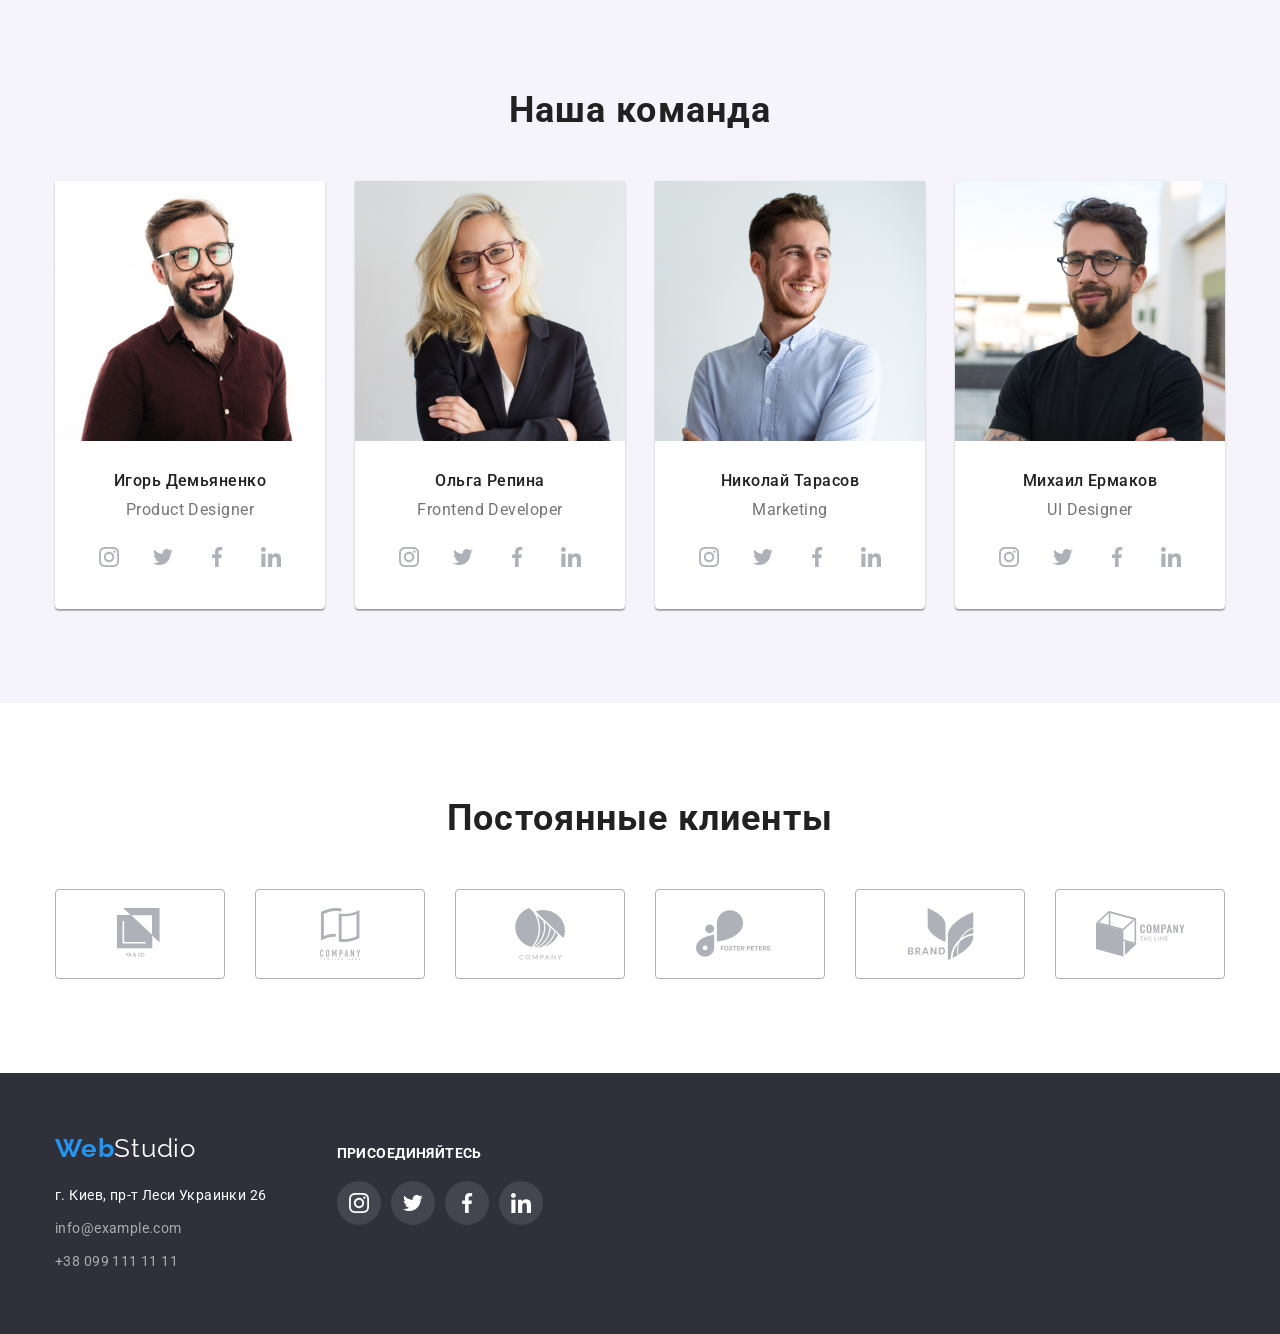
==== commit fe7467ca: "hm 4 правки" ====
--- a/index.html
+++ b/index.html
@@ -349,7 +349,7 @@
                 </ul>
                 </address>
                 </div>
-                <div class=".footer-social-links">
+                <div class="footer-social-links">
                 <h3 class="footer-social-link-list-title">присоединяйтесь</h3>
                 <ul class="footer-social-link-list">
                     <li class="footer-social-link-list-item">
--- a/css/styles.css
+++ b/css/styles.css
@@ -122,6 +122,7 @@
 }
 
 .header-contact-item-link {
+  display: flex;
   font-family: 'Roboto', sans-serif;
   font-style: normal;
   font-weight: 500;
@@ -157,7 +158,9 @@
 .hero {
   padding-top: 200px;
   padding-bottom: 200px;
+  width: 1600px;
   height: 600px;
+  margin: 0 auto;
   background-image: linear-gradient(
       rgba(47, 48, 58, 0.4),
       rgba(47, 48, 58, 0.4)
@@ -509,6 +512,7 @@
   width: 206px;
   height: 80px;
   display: block;
+  margin-top: 12px;
 }
 
 .footer-adress {
@@ -707,4 +711,13 @@
   background-color: #2196f3;
 }
 
+.projecs-list-item:hover,
+.projecs-list-item:focus {
+  background: #ffffff;
+  border: 1px solid #eeeeee;
+  box-sizing: border-box;
+  box-shadow: 0px 1px 1px rgba(0, 0, 0, 0.12), 0px 4px 4px rgba(0, 0, 0, 0.06),
+    1px 4px 6px rgba(0, 0, 0, 0.16);
+}
+
 /*=================PORTFOLIO END======================*/
